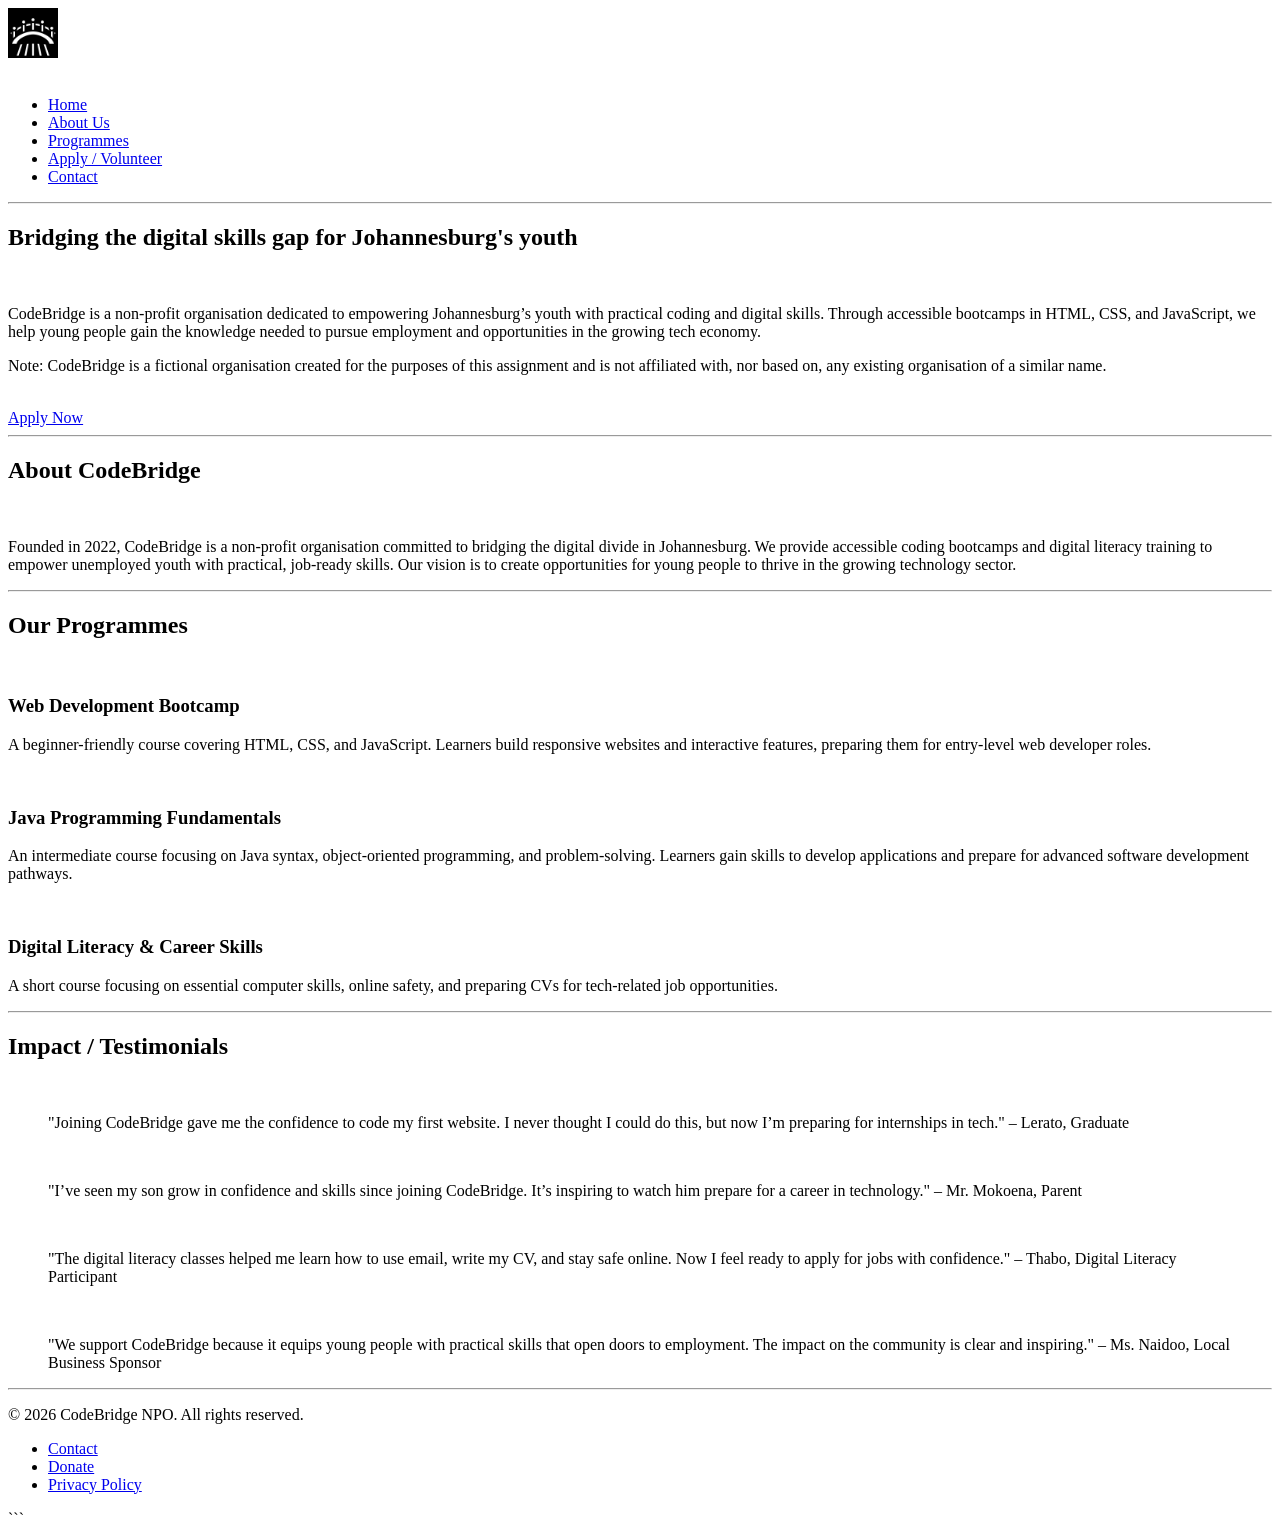
==== index.html @ 45d5945d "Completed the Programmes page by adding and organising all programme content, including images, desc" ====
<!DOCTYPE html>
<html lang="en">
<head>

    <!--***** MY DOCUMENT SETUP *****-->
    <!--THE page starts with <!DOCTYPE html>, which tells browsers to use the HTML5 standard
     for better compatibility.
     In the <head> section, it includes important details like: 
      - character encoding(charset)
      -a viewport setting so the site looks right on mobile devices
      -a page title, which helps the SEO and accessibility.
    -->
    <meta charset="UTF-8">
    <meta name="viewport" content="width=device-width, initial-scale=1.0">

    <title>CodeBridge | Home</title>

    <!-- This <link> tag connects the HTML page to the shared stylesheet (style.css).
    -Using one CSS file across the whole site helps keep everything consistent—like the branding,
     fonts, and color scheme. 
    -It also makes the website easier to update and maintain over time.
    -The CSS file is stored in the /css folder to match the required folder structure. -->
    <link rel="stylesheet" href="css/style.css">

    <!--***** Favicon ***** -->
    <link rel="icon" type="image/png" href="images/CodeBridge.png">

</head>
<body>

    <!-- ***** header ***** -->
    <!-- The header includes the organisation’s logo and the main navigation menu.
     -It appears on every page to keep the branding consistent and the user experience familiar.
     -The navigation links match the site structure (Home, About, Programmes, Enquiry, Contact), 
     making it easier for visitors to find what they need.
     -Keeping the same menu across the site helps users quickly access important information without getting confused-->
    <header>

        <div class="logo">
            <img src="images/CodeBridge.png" alt="CodeBridge Logo" width="50" height="50">
        </div>

        <br>

        <!-- ***** main navigation menu ***** -->
        <!-- The navigation menu gives visitors quick access to the core pages 
         (Home, About Us, Programmes, Enquiry, Contact).
        -It’s the same on every page so the site feels consistent and easy to use.
        -This setup makes it simple for users to move around without confusion, 
        whether they’re applying, volunteering, or looking to donate.
        -Keeping the menu site-wide improves the overall user experience and 
         supports the project’s goal of boosting applications, sign-ups, and enquiries. -->

        <nav>
            <ul>
                <li><a href="index.html">Home</a></li>
                <li><a href="about.html">About Us</a></li>
                <li><a href="programmes.html">Programmes</a></li>
                <li><a href="enquiry.html">Apply / Volunteer</a></li>
                <li><a href="contact.html">Contact</a></li>
            </ul>
        </nav>

    </header>

    <hr>

    <!-- ***** main content area ***** -->
    <!-- The <main> section holds the unique content of this page.
     -It separates the core information from the repeated header and footer, 
     making the site more accessible and easier for screen readers to follow.
     -This is where visitors connect with CodeBridge’s mission, programmes, and testimonials.
     -By focusing the main area on these elements, the site directly supports 
     the goals of increasing applications, donations, and volunteer sign-ups. -->

    <main>

        <!-- ***** hero section ***** -->
        <!-- The hero is the first thing visitors see when they land on the site.
         -It highlights CodeBridge’s mission in a clear headline and grabs attention right away.
         -The call‑to‑action button (“Apply Now”) links straight to the enquiry form, 
         making it easy for users to get involved.
         -This design ensures high visibility and immediate engagement, 
         directly supporting the goal of increasing programme applications. -->

        <section class="hero">

            <h1>Bridging the digital skills gap for Johannesburg's youth</h1>

            <br>

            <p>
                CodeBridge is a non-profit organisation dedicated to empowering Johannesburg’s youth with practical coding and digital skills. 
                Through accessible bootcamps in HTML, CSS, and JavaScript, we help young people gain the knowledge needed to pursue employment 
                and opportunities in the growing tech economy.
            </p>

            <p>
                Note: CodeBridge is a fictional organisation created for the purposes of this assignment and is not affiliated with, nor based on, any existing organisation of a similar name.
            </p>

            <br>

            <a href="enquiry.html" class="cta-button">Apply Now</a>

        </section>

        <hr>

        <!-- ***** about snapshot section ***** -->
        <!-- This section gives visitors a quick overview of CodeBridge.
         -It shares a short teaser about the organisation’s mission and background 
         to help new visitors understand who CodeBridge is and what it stands for.
         -The full story (mission, vision, team, and history) appears on about.html, 
         but this snapshot builds trust and credibility right from the homepage.
         -By giving users a clear sense of purpose, it supports the goal of 
         increasing applications and donor confidence. -->

        <section class="about-snapshot">

            <h2>About CodeBridge</h2>

            <br>

            <!-- ***** mission snapshot ***** -->
            <!-- This short paragraph summarises CodeBridge’s purpose.
             -It helps visitors quickly understand what the organisation does and why it exists.
             -By building trust and credibility, it encourages learners, donors, and volunteers 
             to get involved and support the mission. -->

            <p>
                Founded in 2022, CodeBridge is a non-profit organisation committed to bridging the digital divide in Johannesburg. 
                We provide accessible coding bootcamps and digital literacy training to empower unemployed youth with practical, job-ready skills. 
                Our vision is to create opportunities for young people to thrive in the growing technology sector.
            </p>

        </section>

        <hr>

        <!-- ***** programmes snapshot section ***** -->
        <!-- This section gives visitors a quick look at CodeBridge’s training programmes.
         -Each teaser card shows the programme name and a short description to spark interest.
         -The full details (duration, prerequisites, and schedule) are available on programmes.html,
         but this snapshot helps learners see what opportunities are offered right away.
         -By showcasing the programmes clearly, it supports the goal of increasing applications 
         and encouraging volunteer engagement. -->

        <section class="programmes-snapshot">

            <h2>Our Programmes</h2>

            <br>

            <!-- ***** programme card: web development bootcamp ***** -->
            <!-- This card introduces the beginner-friendly Web Development Bootcamp.
             -It covers HTML, CSS, and JavaScript to help learners build responsive websites.
             -It’s designed for those with little or no coding experience and links to programmes.html 
             for full details about the course. -->

            <article class="programme-card">
                <h3>Web Development Bootcamp</h3>
                <p>
                    A beginner-friendly course covering HTML, CSS, and JavaScript. 
                    Learners build responsive websites and interactive features, 
                    preparing them for entry-level web developer roles.
                </p>
            </article>

            <br>

            <!-- ***** programme card: java programming fundamentals ***** -->
            <!-- This card highlights the Java Programming course.
             -It focuses on Java syntax, object‑oriented programming, and problem‑solving skills.
             -It’s aimed at learners interested in software development and links to programmes.html 
             for more detailed information about the course. -->

            <article class="programme-card">
                <h3>Java Programming Fundamentals</h3>
                <p>
                    An intermediate course focusing on Java syntax, object-oriented programming, 
                    and problem-solving. Learners gain skills to develop applications 
                    and prepare for advanced software development pathways.
                </p>
            </article>

            <br>

            <!-- ***** programme card: digital literacy & career skills ***** -->
            <!-- This card introduces the Digital Literacy & Career Skills course.
             -It covers essential computer skills, online safety, and CV preparation.
             -It supports inclusivity by offering non‑coding skills that still prepare youth 
             for tech‑related opportunities and future employment. -->

            <article class="programme-card">
                <h3>Digital Literacy & Career Skills</h3>
                <p>
                    A short course focusing on essential computer skills, online safety, 
                    and preparing CVs for tech-related job opportunities.
                </p>
            </article>

        </section>

        <hr>

        <!-- ***** testimonials section ***** -->
        <!-- This section builds trust with donors, parents, and potential learners.
        -It features multiple quotes that show the positive impact of CodeBridge’s programmes.
        -By sharing different perspectives, it provides social proof that helps attract funding 
       and increase applications. -->

        <section class="testimonials">

            <h2>Impact / Testimonials</h2>

            <br>

            <!-- Learner Testimonial -->
            <!-- Highlights how CodeBridge empowered a youth with coding skills, 
                 showing direct programme success. -->
            <blockquote>
                "Joining CodeBridge gave me the confidence to code my first website. 
                I never thought I could do this, but now I’m preparing for internships in tech." – Lerato, Graduate
            </blockquote>

            <br>

            <!-- Parent Testimonial -->
            <!-- Shows parental trust in the programme, reassuring families 
                 that CodeBridge delivers real value. -->
            <blockquote>
                "I’ve seen my son grow in confidence and skills since joining CodeBridge. 
                It’s inspiring to watch him prepare for a career in technology." – Mr. Mokoena, Parent
            </blockquote>

            <br>

            <!-- Digital Literacy Testimonial -->
            <!-- Highlights the impact of the Digital Literacy & Career Skills programme, 
                 showing inclusivity and broader community benefit. -->
            <blockquote>
                "The digital literacy classes helped me learn how to use email, write my CV, 
                and stay safe online. Now I feel ready to apply for jobs with confidence." – Thabo, Digital Literacy Participant
            </blockquote>

            <br>

            <!-- Donor Testimonial -->
            <!-- Demonstrates external support, building credibility with sponsors and donors. -->
            <blockquote>
                "We support CodeBridge because it equips young people with practical skills 
                that open doors to employment. The impact on the community is clear and inspiring." – Ms. Naidoo, Local Business Sponsor
            </blockquote>

        </section>

    </main>

    <hr>

    <!-- ***** footer section ***** -->
    <!-- The footer appears on every page to keep navigation and contact details consistent. 
        -It includes links to social media, contact information, and a donate option 
        so visitors can easily reach out or support CodeBridge’s mission.
        -By repeating this section site‑wide, it helps build trust and supports the goal 
         of increasing applications, donations, and volunteer sign‑ups. -->

    <footer>

        <p>&copy; 2026 CodeBridge NPO. All rights reserved.</p>

        <!-- Footer Navigation Links -->
        <!-- Provides quick access to key pages and actions, reinforcing usability and accessibility. -->
        <ul>

            <!-- Contact Link -->
            <!-- Directs visitors to the contact page for enquiries, supporting communication with learners, donors, and volunteers. -->
            <li><a href="contact.html">Contact</a></li>

            <!-- Donate Link -->
            <!-- Encourages visitors to contribute financially, supporting sustainability of CodeBridge programmes. -->
            <li><a href="#">Donate</a></li>

            <!-- Privacy Policy Link -->
            <!-- Placeholder link for CodeBridge’s privacy policy page. 
                 This will be added in Part 2(css)to show compliance and professionalism. -->
            <li><a href="#">Privacy Policy</a></li>

        </ul>

    </footer>

    <!-- ***** shared script ***** -->
    <!-- The main JavaScript file is linked here and included on every page.
     -It handles interactive features like form validation, navigation toggles, 
     and other dynamic behaviours that make the site responsive.
     -Placing the script at the bottom helps the HTML content load first, 
     improving performance and accessibility.
     -This setup supports the goal of creating a user‑friendly and engaging website. -->

    <script src="js/main.js"></script>

</body>
</html>
```
---- css/style.css ----
/* style.css
   placeholder stylesheet -- full styling is built in part 2.
   kept here now so the <link> tag in every page resolves without a 404. */

/* css reset (minimal) */
* {
  box-sizing: border-box;
}
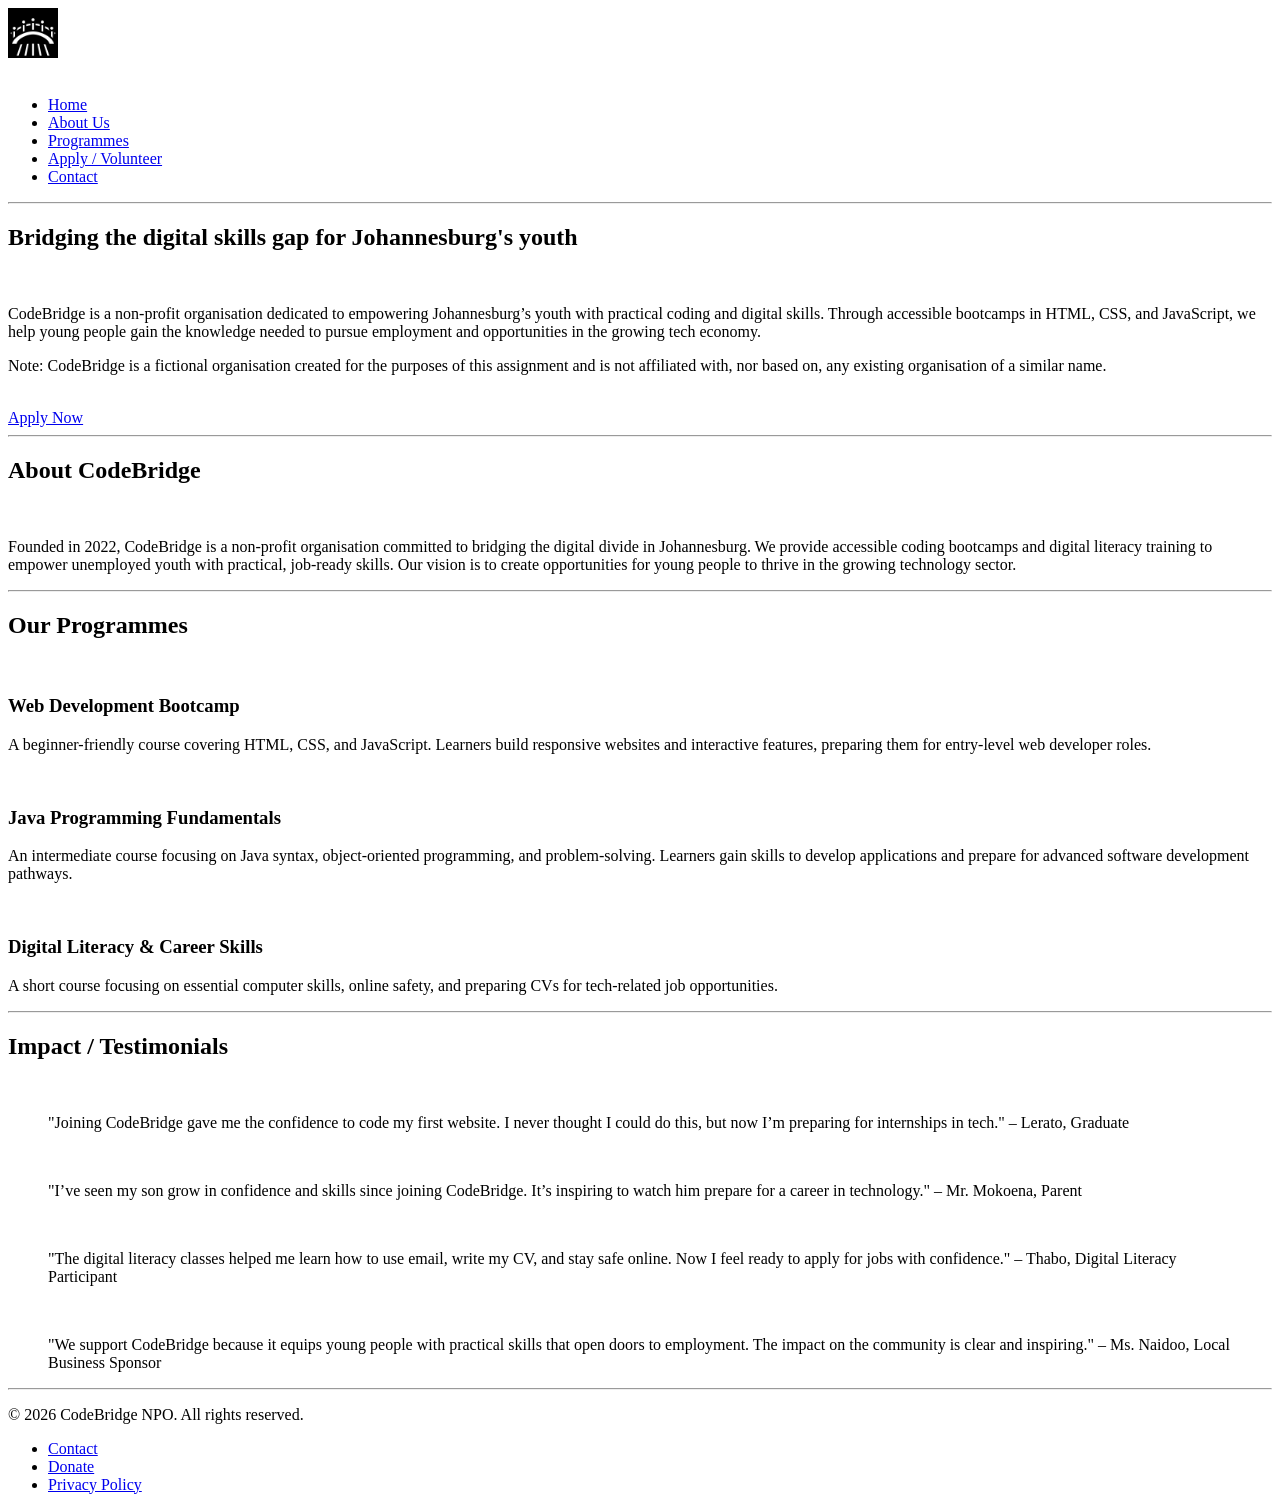
==== commit 19f4666c: "I fixed my comments and tidy my code to improve readablity, now I am left with updating my CHANGELOG" ====
--- a/index.html
+++ b/index.html
@@ -1,9 +1,7 @@
 
 <!DOCTYPE html>
 <html lang="en">
-<head>
-
-    <!--***** MY DOCUMENT SETUP *****-->
+     <!--***** MY DOCUMENT SETUP *****-->
     <!--THE page starts with <!DOCTYPE html>, which tells browsers to use the HTML5 standard
      for better compatibility.
      In the <head> section, it includes important details like: 
@@ -11,19 +9,40 @@
       -a viewport setting so the site looks right on mobile devices
       -a page title, which helps the SEO and accessibility.
     -->
+<head>
+
+   <!-- ***** character encoding ***** -->
+<!-- UTF-8 character encoding allows the webpage to correctly display letters,
+     symbols, punctuation marks, and special characters.
+     -Using UTF-8 ensures that the website appears consistently across different
+      browsers, operating systems, and devices. -->
     <meta charset="UTF-8">
+      <!-- ***** responsive viewport ***** -->
+<!-- The viewport meta tag ensures that the webpage automatically scales to fit
+     different screen sizes, including desktops, tablets, and smartphones.
+     -This improves readability, accessibility, and the overall user experience
+      on mobile devices. -->
     <meta name="viewport" content="width=device-width, initial-scale=1.0">
-
+<!-- ***** page title ***** -->
+<!-- The page title appears in the browser tab and helps visitors identify
+     the current page.
+     -A meaningful title also improves search engine optimisation (SEO) and
+      makes navigation easier when multiple browser tabs are open. -->
     <title>CodeBridge | Home</title>
 
-    <!-- This <link> tag connects the HTML page to the shared stylesheet (style.css).
-    -Using one CSS file across the whole site helps keep everything consistent—like the branding,
-     fonts, and color scheme. 
-    -It also makes the website easier to update and maintain over time.
-    -The CSS file is stored in the /css folder to match the required folder structure. -->
+    <!-- ***** shared stylesheet ***** -->
+<!-- This stylesheet controls the appearance of the entire website.
+     -Using one CSS file keeps the branding, typography, colours,
+      spacing, and layouts consistent across every page.
+     -Maintaining a shared stylesheet also simplifies future updates
+      and improves website maintainability. -->
     <link rel="stylesheet" href="css/style.css">
 
-    <!--***** Favicon ***** -->
+   <!-- ***** favicon ***** -->
+<!-- The favicon displays the CodeBridge logo inside the browser tab,
+     making the website easier to recognise.
+     -Using the same favicon throughout the website strengthens
+      CodeBridge's branding and provides a professional appearance. -->
     <link rel="icon" type="image/png" href="images/CodeBridge.png">
 
 </head>
@@ -36,7 +55,11 @@
      making it easier for visitors to find what they need.
      -Keeping the same menu across the site helps users quickly access important information without getting confused-->
     <header>
-
+<!-- ***** organisation logo ***** -->
+<!-- The CodeBridge logo provides a visual identity for the organisation.
+     -Displaying the logo on every page reinforces the brand and helps
+      visitors immediately recognise the website.
+     -Alternative text improves accessibility for screen readers. -->
         <div class="logo">
             <img src="images/CodeBridge.png" alt="CodeBridge Logo" width="50" height="50">
         </div>
@@ -75,15 +98,12 @@
      the goals of increasing applications, donations, and volunteer sign-ups. -->
 
     <main>
-
-        <!-- ***** hero section ***** -->
-        <!-- The hero is the first thing visitors see when they land on the site.
-         -It highlights CodeBridge’s mission in a clear headline and grabs attention right away.
-         -The call‑to‑action button (“Apply Now”) links straight to the enquiry form, 
-         making it easy for users to get involved.
-         -This design ensures high visibility and immediate engagement, 
-         directly supporting the goal of increasing programme applications. -->
-
+<!-- ***** hero section ***** -->
+<!-- The hero section is the first content visitors see when they
+     arrive on the CodeBridge website.
+     -It introduces the organisation's mission through a clear heading
+      and supporting description, immediately explaining the purpose of
+      the website.-->
         <section class="hero">
 
             <h1>Bridging the digital skills gap for Johannesburg's youth</h1>
@@ -101,7 +121,12 @@
             </p>
 
             <br>
-
+ <!-- The "Apply Now" call-to-action button directs visitors to the
+      application and volunteer page, encouraging immediate engagement.
+     -Presenting the organisation's mission prominently helps attract
+      prospective learners, volunteers, and supporters while supporting
+      CodeBridge's goal of expanding digital skills education within
+      Johannesburg. -->
             <a href="enquiry.html" class="cta-button">Apply Now</a>
 
         </section>
@@ -217,7 +242,7 @@
 
             <br>
 
-            <!-- Learner Testimonial -->
+            <!-- ***** Learner Testimonial ***** -->
             <!-- Highlights how CodeBridge empowered a youth with coding skills, 
                  showing direct programme success. -->
             <blockquote>
@@ -227,7 +252,7 @@
 
             <br>
 
-            <!-- Parent Testimonial -->
+            <!-- ***** Parent Testimonial ***** -->
             <!-- Shows parental trust in the programme, reassuring families 
                  that CodeBridge delivers real value. -->
             <blockquote>
@@ -237,7 +262,7 @@
 
             <br>
 
-            <!-- Digital Literacy Testimonial -->
+            <!-- ***** Digital Literacy Testimonial ***** -->
             <!-- Highlights the impact of the Digital Literacy & Career Skills programme, 
                  showing inclusivity and broader community benefit. -->
             <blockquote>
@@ -247,7 +272,7 @@
 
             <br>
 
-            <!-- Donor Testimonial -->
+            <!-- ***** Donor Testimonial ***** -->
             <!-- Demonstrates external support, building credibility with sponsors and donors. -->
             <blockquote>
                 "We support CodeBridge because it equips young people with practical skills 
@@ -271,22 +296,22 @@
 
         <p>&copy; 2026 CodeBridge NPO. All rights reserved.</p>
 
-        <!-- Footer Navigation Links -->
+        <!-- ***** Footer Navigation Links ***** -->
         <!-- Provides quick access to key pages and actions, reinforcing usability and accessibility. -->
         <ul>
 
-            <!-- Contact Link -->
+            <!-- ***** Contact Link ***** -->
             <!-- Directs visitors to the contact page for enquiries, supporting communication with learners, donors, and volunteers. -->
             <li><a href="contact.html">Contact</a></li>
 
-            <!-- Donate Link -->
+            <!-- ***** Donate Link ****** -->
             <!-- Encourages visitors to contribute financially, supporting sustainability of CodeBridge programmes. -->
-            <li><a href="#">Donate</a></li>
-
-            <!-- Privacy Policy Link -->
+            <li><a href="donate.html">Donate</a></li>
+
+            <!--***** Privacy Policy Link ***** -->
             <!-- Placeholder link for CodeBridge’s privacy policy page. 
                  This will be added in Part 2(css)to show compliance and professionalism. -->
-            <li><a href="#">Privacy Policy</a></li>
+            <li><a href="privacy.html">Privacy Policy</a></li>
 
         </ul>
 
@@ -304,4 +329,3 @@
 
 </body>
 </html>
-```
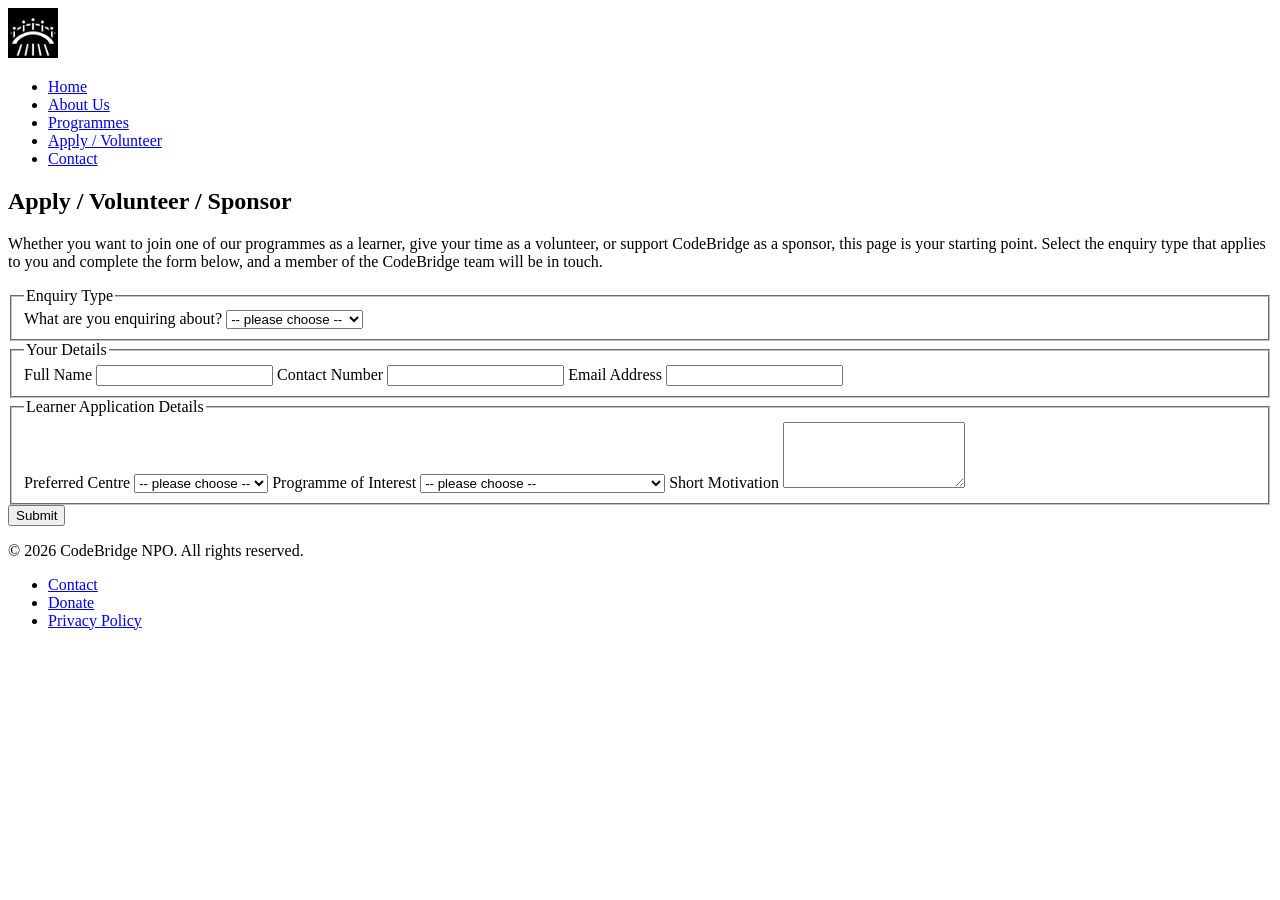
==== commit 32eac544: "Update enquiry page form accessibility structure aria active nav state and clean breaks" ====
--- a/index.html
+++ b/index.html
@@ -1,34 +1,27 @@
-
 <!DOCTYPE html>
 <html lang="en">
-     <!--***** MY DOCUMENT SETUP *****-->
-    <!--THE page starts with <!DOCTYPE html>, which tells browsers to use the HTML5 standard
-     for better compatibility.
-     In the <head> section, it includes important details like: 
-      - character encoding(charset)
-      -a viewport setting so the site looks right on mobile devices
-      -a page title, which helps the SEO and accessibility.
-    -->
 <head>
 
-   <!-- ***** character encoding ***** -->
+    <!-- ***** character encoding ***** -->
 <!-- UTF-8 character encoding allows the webpage to correctly display letters,
      symbols, punctuation marks, and special characters.
      -Using UTF-8 ensures that the website appears consistently across different
       browsers, operating systems, and devices. -->
     <meta charset="UTF-8">
+
       <!-- ***** responsive viewport ***** -->
 <!-- The viewport meta tag ensures that the webpage automatically scales to fit
      different screen sizes, including desktops, tablets, and smartphones.
      -This improves readability, accessibility, and the overall user experience
       on mobile devices. -->
     <meta name="viewport" content="width=device-width, initial-scale=1.0">
+
 <!-- ***** page title ***** -->
 <!-- The page title appears in the browser tab and helps visitors identify
      the current page.
      -A meaningful title also improves search engine optimisation (SEO) and
       makes navigation easier when multiple browser tabs are open. -->
-    <title>CodeBridge | Home</title>
+    <title>CodeBridge | Apply / Volunteer / Sponsor</title>
 
     <!-- ***** shared stylesheet ***** -->
 <!-- This stylesheet controls the appearance of the entire website.
@@ -38,7 +31,7 @@
       and improves website maintainability. -->
     <link rel="stylesheet" href="css/style.css">
 
-   <!-- ***** favicon ***** -->
+    <!-- ***** favicon ***** -->
 <!-- The favicon displays the CodeBridge logo inside the browser tab,
      making the website easier to recognise.
      -Using the same favicon throughout the website strengthens
@@ -49,11 +42,13 @@
 <body>
 
     <!-- ***** header ***** -->
-    <!-- The header includes the organisation’s logo and the main navigation menu.
-     -It appears on every page to keep the branding consistent and the user experience familiar.
-     -The navigation links match the site structure (Home, About, Programmes, Enquiry, Contact), 
-     making it easier for visitors to find what they need.
-     -Keeping the same menu across the site helps users quickly access important information without getting confused-->
+<!-- The header contains the organisation's logo together with the
+     primary navigation menu.
+     -It appears consistently across every page to strengthen
+      CodeBridge's branding and provide visitors with a familiar
+      browsing experience.
+     -Keeping the header consistent improves navigation and overall
+      usability. -->
     <header>
 <!-- ***** organisation logo ***** -->
 <!-- The CodeBridge logo provides a visual identity for the organisation.
@@ -64,239 +59,215 @@
             <img src="images/CodeBridge.png" alt="CodeBridge Logo" width="50" height="50">
         </div>
 
-        <br>
-
-        <!-- ***** main navigation menu ***** -->
-        <!-- The navigation menu gives visitors quick access to the core pages 
-         (Home, About Us, Programmes, Enquiry, Contact).
-        -It’s the same on every page so the site feels consistent and easy to use.
-        -This setup makes it simple for users to move around without confusion, 
-        whether they’re applying, volunteering, or looking to donate.
-        -Keeping the menu site-wide improves the overall user experience and 
-         supports the project’s goal of boosting applications, sign-ups, and enquiries. -->
-
-        <nav>
+<!-- ***** main navigation menu ***** -->
+<!-- The navigation menu provides visitors with quick access to every
+     major page within the CodeBridge website.
+     -Using the same navigation structure across every page creates
+      consistency and makes it easier for visitors to browse the site.
+     -This supports the organisation's goal of increasing programme
+      applications, volunteer registrations, and community engagement. -->
+        <nav aria-label="Main navigation">
             <ul>
                 <li><a href="index.html">Home</a></li>
                 <li><a href="about.html">About Us</a></li>
                 <li><a href="programmes.html">Programmes</a></li>
-                <li><a href="enquiry.html">Apply / Volunteer</a></li>
+                <!-- ***** active page indicator ***** -->
+<!-- The aria-current attribute clearly signals to screen readers and assistive tech 
+     which page the user is currently visiting within the main site navigation. -->
+                <li><a href="enquiry.html" aria-current="page">Apply / Volunteer</a></li>
                 <li><a href="contact.html">Contact</a></li>
             </ul>
         </nav>
 
     </header>
 
-    <hr>
-
     <!-- ***** main content area ***** -->
-    <!-- The <main> section holds the unique content of this page.
-     -It separates the core information from the repeated header and footer, 
-     making the site more accessible and easier for screen readers to follow.
-     -This is where visitors connect with CodeBridge’s mission, programmes, and testimonials.
-     -By focusing the main area on these elements, the site directly supports 
-     the goals of increasing applications, donations, and volunteer sign-ups. -->
-
-    <main>
-<!-- ***** hero section ***** -->
-<!-- The hero section is the first content visitors see when they
-     arrive on the CodeBridge website.
-     -It introduces the organisation's mission through a clear heading
-      and supporting description, immediately explaining the purpose of
-      the website.-->
-        <section class="hero">
-
-            <h1>Bridging the digital skills gap for Johannesburg's youth</h1>
-
-            <br>
+    <!-- This page holds the single most important conversion point on the
+     site: the enquiry form. It directly supports CodeBridge's core goals of
+     increasing learner applications, volunteer sign-ups, and sponsor
+     enquiries by giving every type of visitor one clear, simple way to get
+     involved. -->
+
+    <main id="main-content">
+
+        <!-- ***** page introduction ***** -->
+        <!-- Explains to the visitor, in plain language, what this page is for
+         and how the form below works, before they start filling it in. -->
+
+        <section>
+
+            <h1>Apply / Volunteer / Sponsor</h1>
 
             <p>
-                CodeBridge is a non-profit organisation dedicated to empowering Johannesburg’s youth with practical coding and digital skills. 
-                Through accessible bootcamps in HTML, CSS, and JavaScript, we help young people gain the knowledge needed to pursue employment 
-                and opportunities in the growing tech economy.
+                Whether you want to join one of our programmes as a learner, give your time as a
+                volunteer, or support CodeBridge as a sponsor, this page is your starting point.
+                Select the enquiry type that applies to you and complete the form below, and a
+                member of the CodeBridge team will be in touch.
             </p>
 
-            <p>
-                Note: CodeBridge is a fictional organisation created for the purposes of this assignment and is not affiliated with, nor based on, any existing organisation of a similar name.
-            </p>
-
-            <br>
- <!-- The "Apply Now" call-to-action button directs visitors to the
-      application and volunteer page, encouraging immediate engagement.
-     -Presenting the organisation's mission prominently helps attract
-      prospective learners, volunteers, and supporters while supporting
-      CodeBridge's goal of expanding digital skills education within
-      Johannesburg. -->
-            <a href="enquiry.html" class="cta-button">Apply Now</a>
-
         </section>
 
-        <hr>
-
-        <!-- ***** about snapshot section ***** -->
-        <!-- This section gives visitors a quick overview of CodeBridge.
-         -It shares a short teaser about the organisation’s mission and background 
-         to help new visitors understand who CodeBridge is and what it stands for.
-         -The full story (mission, vision, team, and history) appears on about.html, 
-         but this snapshot builds trust and credibility right from the homepage.
-         -By giving users a clear sense of purpose, it supports the goal of 
-         increasing applications and donor confidence. -->
-
-        <section class="about-snapshot">
-
-            <h2>About CodeBridge</h2>
-
-            <br>
-
-            <!-- ***** mission snapshot ***** -->
-            <!-- This short paragraph summarises CodeBridge’s purpose.
-             -It helps visitors quickly understand what the organisation does and why it exists.
-             -By building trust and credibility, it encourages learners, donors, and volunteers 
-             to get involved and support the mission. -->
-
-            <p>
-                Founded in 2022, CodeBridge is a non-profit organisation committed to bridging the digital divide in Johannesburg. 
-                We provide accessible coding bootcamps and digital literacy training to empower unemployed youth with practical, job-ready skills. 
-                Our vision is to create opportunities for young people to thrive in the growing technology sector.
-            </p>
+        <!-- ***** enquiry form section ***** -->
+        <!-- A single form covers all three NPO enquiry types (learner
+         application / volunteer sign-up / sponsor enquiry), per the Part 1
+         brief. Using one form instead of three separate pages keeps the
+         process short and reduces drop-off, which supports the goal of
+         increasing applications, sign-ups, and enquiries.
+         -Fields are grouped with <fieldset> and <legend> so screen readers
+          and sighted users alike can tell which questions belong together.
+         -The learner-specific fields (centre, programme, motivation) are
+          only truly relevant to learner applications; full show/hide logic
+          based on the enquiry type selected will be added with JavaScript in
+          Part 3. -->
+
+        <section>
+
+            <form action="#" method="post">
+
+               <!-- ***** enquiry type selection ***** -->
+<!-- This field allows visitors to identify the purpose of their enquiry
+     before completing the remainder of the form.
+     -Selecting an enquiry type helps CodeBridge distinguish between
+      learner applications, volunteer registrations, and sponsor
+      enquiries, allowing submissions to be processed more efficiently.
+     -Additional JavaScript functionality in Part 3 will customise the
+      form based on the selected option. -->
+
+              <!-- ***** enquiry category ***** -->
+<!-- The fieldset groups together the enquiry type controls into a
+     single logical section.
+     -Using a fieldset together with a legend improves accessibility by
+      helping screen readers understand that these inputs belong to the
+      same category. -->
+                <fieldset>
+
+                    <legend>Enquiry Type</legend>
+
+                    <label for="enquiry-type">What are you enquiring about?</label>
+                    <!-- ***** enquiry type dropdown ***** -->
+<!-- The dropdown menu allows visitors to select the type of enquiry
+     they wish to submit.
+     -Providing predefined options reduces input errors and ensures that
+      enquiries are categorised consistently before submission. -->
+                    <select id="enquiry-type" name="enquiry-type" required>
+                        <option value="">-- please choose --</option>
+                        <option value="learner">Learner Application</option>
+                        <option value="volunteer">Volunteer Sign-up</option>
+                        <option value="sponsor">Sponsor Enquiry</option>
+                    </select>
+
+                </fieldset>
+
+              <!-- ***** personal information ***** -->
+<!-- This section collects the visitor's essential contact information.
+     -Regardless of the enquiry type, CodeBridge requires these details
+      in order to communicate with the individual and respond
+      appropriately to their request. -->
+
+<!-- ***** contact information ***** -->
+<!-- This fieldset groups together all personal contact details,
+     making the form easier to understand and complete.
+     -Organising related inputs into logical sections improves
+      accessibility and overall usability. -->
+                
+                <fieldset>
+
+                    <legend>Your Details</legend>
+<!-- ***** full name ***** -->
+<!-- Collects the visitor's full name so that CodeBridge can identify
+     who submitted the enquiry and personalise future communication. -->
+                    <label for="full-name">Full Name</label>
+                    <input type="text" id="full-name" name="full-name" required>
+
+<!-- ***** contact number ***** -->
+<!-- Collects a telephone number in case CodeBridge needs to contact
+     the visitor directly regarding their application or enquiry. -->
+                    <label for="contact-number">Contact Number</label>
+                    <input type="tel" id="contact-number" name="contact-number" required>
+
+<!-- ***** email address ***** -->
+<!-- Collects the visitor's email address for official communication.
+     -Using the email input type provides basic browser validation to
+      help reduce incorrectly formatted email addresses. -->
+                    <label for="email">Email Address</label>
+                    <input type="email" id="email" name="email" required>
+
+                </fieldset>
+
+              <!-- ***** learner application details ***** -->
+<!-- This section collects additional information that is only required
+     from learner applicants.
+     -These questions help CodeBridge determine where applicants would
+      like to study, which programme they are interested in, and their
+      motivation for joining.
+     -Dynamic show-and-hide behaviour will be implemented during Part 3
+      using JavaScript. -->
+
+            <!-- ***** learner information ***** -->
+<!-- The fieldset groups together all learner-specific questions into
+     one logical section.
+     -Grouping related inputs improves accessibility and makes the form
+      easier for applicants to complete. -->    
+                <fieldset id="learner-fields">
+
+                    <legend>Learner Application Details</legend>
+<!-- ***** preferred learning centre ***** -->
+<!-- Allows learner applicants to choose the community centre where
+     they would like to attend training.
+     -Providing multiple centre options supports CodeBridge's outreach
+      across different communities. -->
+                    <label for="centre">Preferred Centre</label>
+                    <select id="centre" name="centre">
+                        <option value="">-- please choose --</option>
+                        <option value="alexandra">Alexandra Centre</option>
+                        <option value="diepsloot">Diepsloot Centre</option>
+                    </select>
+
+<!-- ***** programme selection ***** -->
+<!-- Allows applicants to select the programme they wish to enrol in.
+     -Capturing this information helps CodeBridge organise applications
+      and prepare learners for their chosen programme. -->
+                    <label for="programme">Programme of Interest</label>
+                    <select id="programme" name="programme">
+                        <option value="">-- please choose --</option>
+                        <option value="web-dev">Intro to Web Development</option>
+                        <option value="js-fundamentals">Java Programming Fundamentals</option>
+                        <option value="digital-literacy">Digital Literacy &amp; Career Skills Basics</option>
+                    </select>
+
+<!-- ***** applicant motivation ***** -->
+<!-- This text area allows applicants to briefly explain why they wish
+     to join the selected programme.
+     -Understanding each learner's motivation helps CodeBridge better
+      understand the needs and goals of prospective participants. -->
+                    <label for="motivation">Short Motivation</label>
+                    <textarea id="motivation" name="motivation" rows="4"></textarea>
+
+                </fieldset>
+
+<!-- ***** submit application ***** -->
+<!-- The submit button sends the completed enquiry form for processing.
+     -Placing the button after all required sections provides a logical
+      flow and encourages users to review their information before
+      submitting it. -->
+                <button type="submit">Submit</button>
+
+            </form>
 
         </section>
 
-        <hr>
-
-        <!-- ***** programmes snapshot section ***** -->
-        <!-- This section gives visitors a quick look at CodeBridge’s training programmes.
-         -Each teaser card shows the programme name and a short description to spark interest.
-         -The full details (duration, prerequisites, and schedule) are available on programmes.html,
-         but this snapshot helps learners see what opportunities are offered right away.
-         -By showcasing the programmes clearly, it supports the goal of increasing applications 
-         and encouraging volunteer engagement. -->
-
-        <section class="programmes-snapshot">
-
-            <h2>Our Programmes</h2>
-
-            <br>
-
-            <!-- ***** programme card: web development bootcamp ***** -->
-            <!-- This card introduces the beginner-friendly Web Development Bootcamp.
-             -It covers HTML, CSS, and JavaScript to help learners build responsive websites.
-             -It’s designed for those with little or no coding experience and links to programmes.html 
-             for full details about the course. -->
-
-            <article class="programme-card">
-                <h3>Web Development Bootcamp</h3>
-                <p>
-                    A beginner-friendly course covering HTML, CSS, and JavaScript. 
-                    Learners build responsive websites and interactive features, 
-                    preparing them for entry-level web developer roles.
-                </p>
-            </article>
-
-            <br>
-
-            <!-- ***** programme card: java programming fundamentals ***** -->
-            <!-- This card highlights the Java Programming course.
-             -It focuses on Java syntax, object‑oriented programming, and problem‑solving skills.
-             -It’s aimed at learners interested in software development and links to programmes.html 
-             for more detailed information about the course. -->
-
-            <article class="programme-card">
-                <h3>Java Programming Fundamentals</h3>
-                <p>
-                    An intermediate course focusing on Java syntax, object-oriented programming, 
-                    and problem-solving. Learners gain skills to develop applications 
-                    and prepare for advanced software development pathways.
-                </p>
-            </article>
-
-            <br>
-
-            <!-- ***** programme card: digital literacy & career skills ***** -->
-            <!-- This card introduces the Digital Literacy & Career Skills course.
-             -It covers essential computer skills, online safety, and CV preparation.
-             -It supports inclusivity by offering non‑coding skills that still prepare youth 
-             for tech‑related opportunities and future employment. -->
-
-            <article class="programme-card">
-                <h3>Digital Literacy & Career Skills</h3>
-                <p>
-                    A short course focusing on essential computer skills, online safety, 
-                    and preparing CVs for tech-related job opportunities.
-                </p>
-            </article>
-
-        </section>
-
-        <hr>
-
-        <!-- ***** testimonials section ***** -->
-        <!-- This section builds trust with donors, parents, and potential learners.
-        -It features multiple quotes that show the positive impact of CodeBridge’s programmes.
-        -By sharing different perspectives, it provides social proof that helps attract funding 
-       and increase applications. -->
-
-        <section class="testimonials">
-
-            <h2>Impact / Testimonials</h2>
-
-            <br>
-
-            <!-- ***** Learner Testimonial ***** -->
-            <!-- Highlights how CodeBridge empowered a youth with coding skills, 
-                 showing direct programme success. -->
-            <blockquote>
-                "Joining CodeBridge gave me the confidence to code my first website. 
-                I never thought I could do this, but now I’m preparing for internships in tech." – Lerato, Graduate
-            </blockquote>
-
-            <br>
-
-            <!-- ***** Parent Testimonial ***** -->
-            <!-- Shows parental trust in the programme, reassuring families 
-                 that CodeBridge delivers real value. -->
-            <blockquote>
-                "I’ve seen my son grow in confidence and skills since joining CodeBridge. 
-                It’s inspiring to watch him prepare for a career in technology." – Mr. Mokoena, Parent
-            </blockquote>
-
-            <br>
-
-            <!-- ***** Digital Literacy Testimonial ***** -->
-            <!-- Highlights the impact of the Digital Literacy & Career Skills programme, 
-                 showing inclusivity and broader community benefit. -->
-            <blockquote>
-                "The digital literacy classes helped me learn how to use email, write my CV, 
-                and stay safe online. Now I feel ready to apply for jobs with confidence." – Thabo, Digital Literacy Participant
-            </blockquote>
-
-            <br>
-
-            <!-- ***** Donor Testimonial ***** -->
-            <!-- Demonstrates external support, building credibility with sponsors and donors. -->
-            <blockquote>
-                "We support CodeBridge because it equips young people with practical skills 
-                that open doors to employment. The impact on the community is clear and inspiring." – Ms. Naidoo, Local Business Sponsor
-            </blockquote>
-
-        </section>
-
     </main>
 
-    <hr>
-
-    <!-- ***** footer section ***** -->
-    <!-- The footer appears on every page to keep navigation and contact details consistent. 
-        -It includes links to social media, contact information, and a donate option 
-        so visitors can easily reach out or support CodeBridge’s mission.
-        -By repeating this section site‑wide, it helps build trust and supports the goal 
-         of increasing applications, donations, and volunteer sign‑ups. -->
-
+<!-- ***** footer ***** -->
+<!-- The footer appears consistently across every page and provides
+     copyright information together with quick navigation links.
+     -Maintaining a consistent footer improves usability, reinforces
+      the website structure, and allows visitors to quickly access
+      important pages from anywhere on the site. -->
     <footer>
 
         <p>&copy; 2026 CodeBridge NPO. All rights reserved.</p>
-
-        <!-- ***** Footer Navigation Links ***** -->
+ <!-- ***** Footer Navigation Links ***** -->
         <!-- Provides quick access to key pages and actions, reinforcing usability and accessibility. -->
         <ul>
 
@@ -309,23 +280,24 @@
             <li><a href="donate.html">Donate</a></li>
 
             <!--***** Privacy Policy Link ***** -->
-            <!-- Placeholder link for CodeBridge’s privacy policy page. 
-                 This will be added in Part 2(css)to show compliance and professionalism. -->
+            <!-- Privacy policy page link demonstrating compliance and professionalism. -->
             <li><a href="privacy.html">Privacy Policy</a></li>
 
         </ul>
 
     </footer>
 
-    <!-- ***** shared script ***** -->
-    <!-- The main JavaScript file is linked here and included on every page.
-     -It handles interactive features like form validation, navigation toggles, 
-     and other dynamic behaviours that make the site responsive.
-     -Placing the script at the bottom helps the HTML content load first, 
-     improving performance and accessibility.
-     -This setup supports the goal of creating a user‑friendly and engaging website. -->
-
+<!-- ***** shared script ***** -->
+<!-- The main JavaScript file is linked here and included on every page.
+     -It handles interactive features like form validation, navigation toggles,
+      and other dynamic behaviours that improve the website's usability.
+     -Keeping the JavaScript in an external file separates behaviour from
+      the HTML structure and makes the code easier to maintain.
+     -Placing the script near the bottom allows the HTML content to be
+      parsed before the script is executed, helping reduce interruptions
+      to page loading.
+     -This setup supports a user-friendly and maintainable website. -->
     <script src="js/main.js"></script>
 
 </body>
-</html>
+</html>
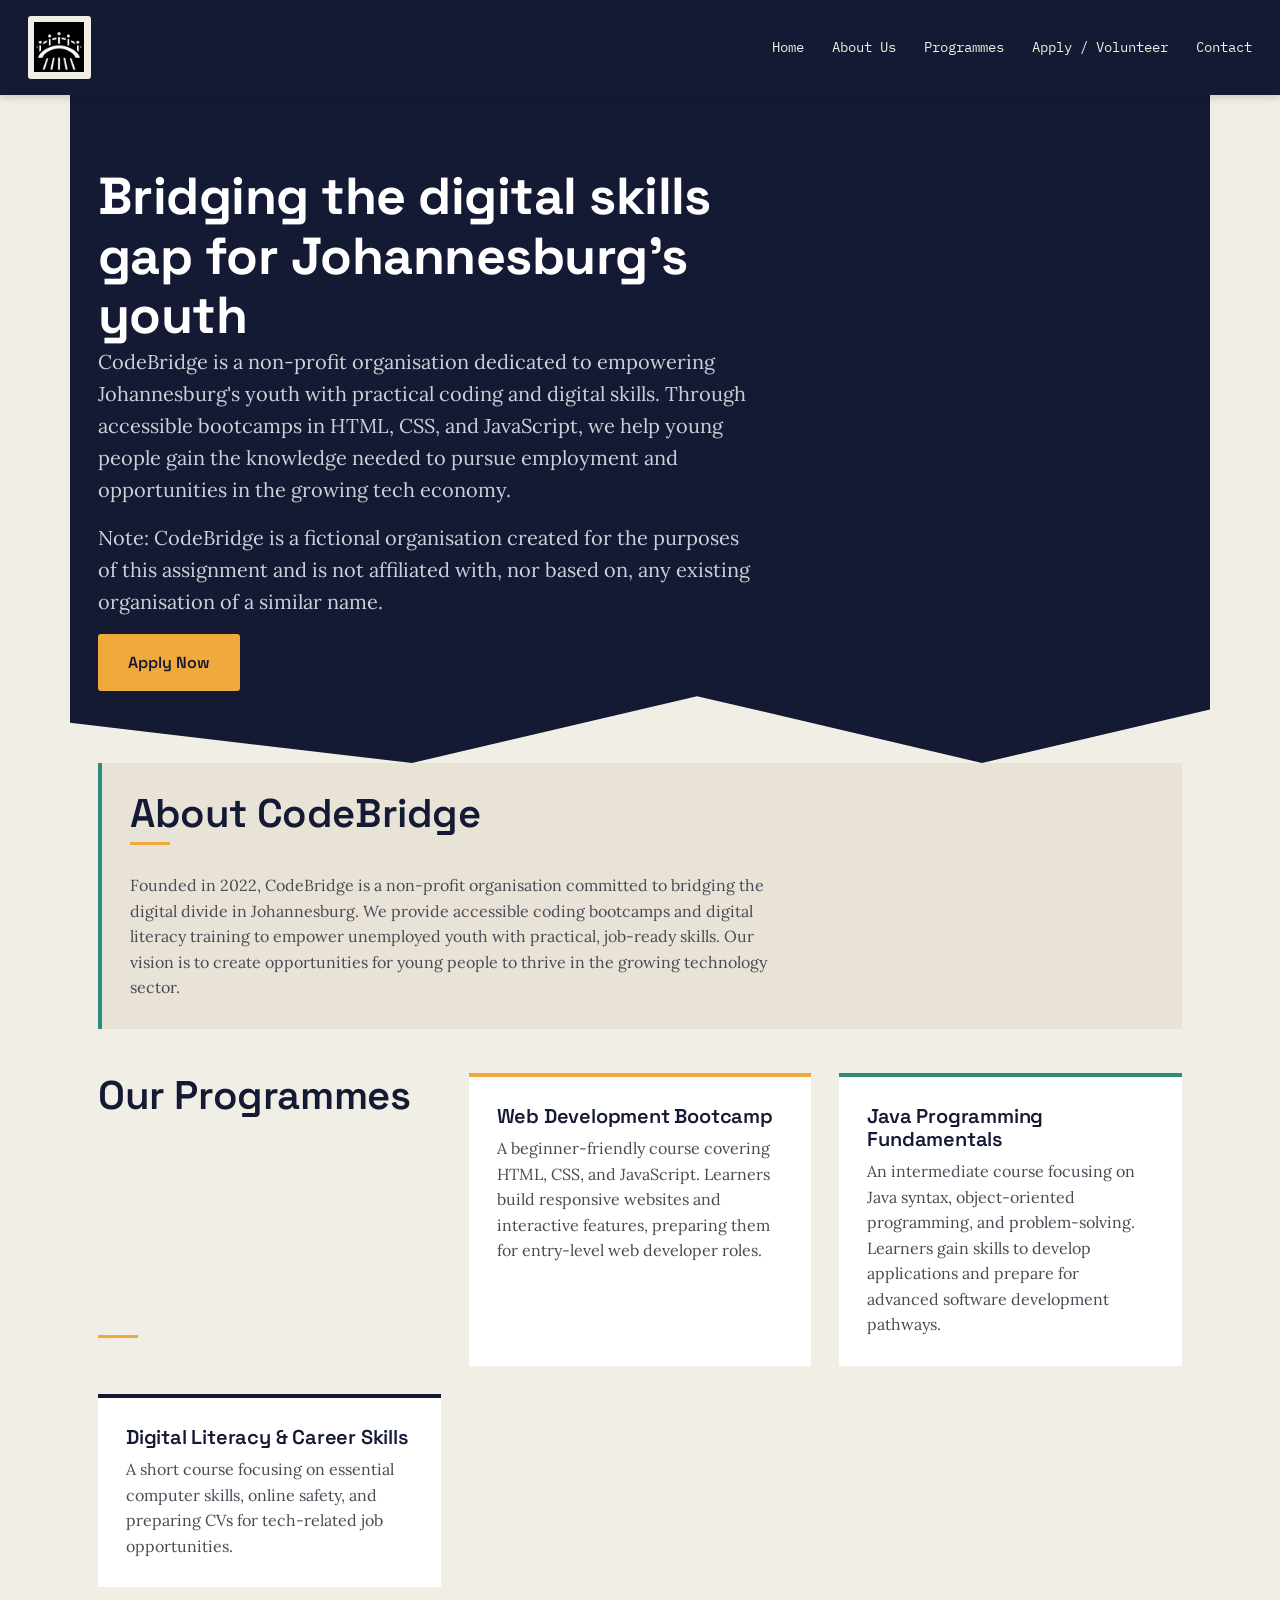
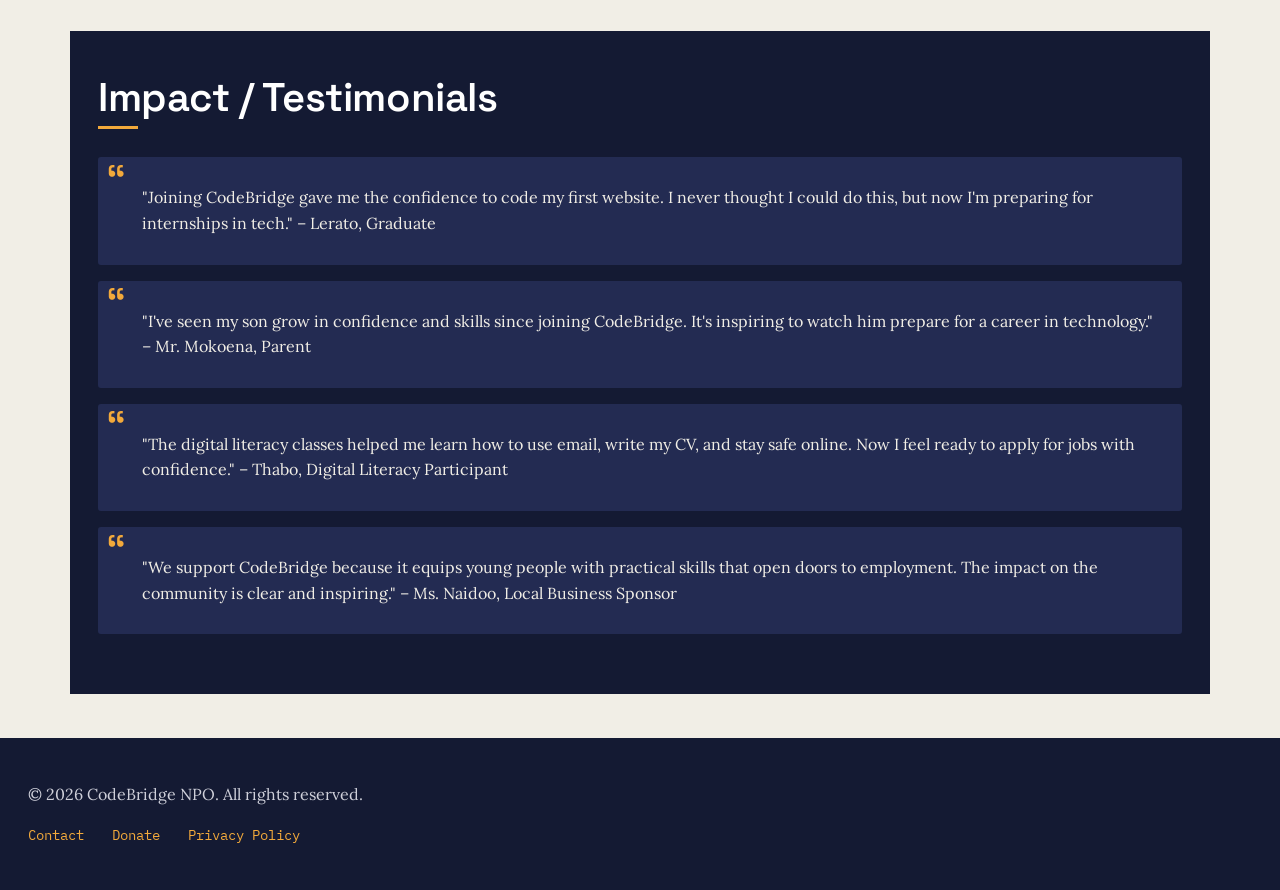
==== commit 58470d7d: "Restored index.html content, which had been accidentally overwritten with enquiry.html's markup duri" ====
--- a/index.html
+++ b/index.html
@@ -1,27 +1,33 @@
 <!DOCTYPE html>
 <html lang="en">
+     <!--***** MY DOCUMENT SETUP *****-->
+    <!--THE page starts with <!DOCTYPE html>, which tells browsers to use the HTML5 standard
+     for better compatibility.
+     In the <head> section, it includes important details like: 
+      - character encoding(charset)
+      -a viewport setting so the site looks right on mobile devices
+      -a page title, which helps the SEO and accessibility.
+    -->
 <head>
 
-    <!-- ***** character encoding ***** -->
+   <!-- ***** character encoding ***** -->
 <!-- UTF-8 character encoding allows the webpage to correctly display letters,
      symbols, punctuation marks, and special characters.
      -Using UTF-8 ensures that the website appears consistently across different
       browsers, operating systems, and devices. -->
     <meta charset="UTF-8">
-
       <!-- ***** responsive viewport ***** -->
 <!-- The viewport meta tag ensures that the webpage automatically scales to fit
      different screen sizes, including desktops, tablets, and smartphones.
      -This improves readability, accessibility, and the overall user experience
       on mobile devices. -->
     <meta name="viewport" content="width=device-width, initial-scale=1.0">
-
 <!-- ***** page title ***** -->
 <!-- The page title appears in the browser tab and helps visitors identify
      the current page.
      -A meaningful title also improves search engine optimisation (SEO) and
       makes navigation easier when multiple browser tabs are open. -->
-    <title>CodeBridge | Apply / Volunteer / Sponsor</title>
+    <title>CodeBridge | Home</title>
 
     <!-- ***** shared stylesheet ***** -->
 <!-- This stylesheet controls the appearance of the entire website.
@@ -31,7 +37,7 @@
       and improves website maintainability. -->
     <link rel="stylesheet" href="css/style.css">
 
-    <!-- ***** favicon ***** -->
+   <!-- ***** favicon ***** -->
 <!-- The favicon displays the CodeBridge logo inside the browser tab,
      making the website easier to recognise.
      -Using the same favicon throughout the website strengthens
@@ -42,13 +48,11 @@
 <body>
 
     <!-- ***** header ***** -->
-<!-- The header contains the organisation's logo together with the
-     primary navigation menu.
-     -It appears consistently across every page to strengthen
-      CodeBridge's branding and provide visitors with a familiar
-      browsing experience.
-     -Keeping the header consistent improves navigation and overall
-      usability. -->
+    <!-- The header includes the organisation's logo and the main navigation menu.
+     -It appears on every page to keep the branding consistent and the user experience familiar.
+     -The navigation links match the site structure (Home, About, Programmes, Enquiry, Contact), 
+     making it easier for visitors to find what they need.
+     -Keeping the same menu across the site helps users quickly access important information without getting confused-->
     <header>
 <!-- ***** organisation logo ***** -->
 <!-- The CodeBridge logo provides a visual identity for the organisation.
@@ -59,22 +63,24 @@
             <img src="images/CodeBridge.png" alt="CodeBridge Logo" width="50" height="50">
         </div>
 
-<!-- ***** main navigation menu ***** -->
-<!-- The navigation menu provides visitors with quick access to every
-     major page within the CodeBridge website.
-     -Using the same navigation structure across every page creates
-      consistency and makes it easier for visitors to browse the site.
-     -This supports the organisation's goal of increasing programme
-      applications, volunteer registrations, and community engagement. -->
+        <!-- ***** main navigation menu ***** -->
+        <!-- The navigation menu gives visitors quick access to the core pages 
+         (Home, About Us, Programmes, Enquiry, Contact).
+        -It's the same on every page so the site feels consistent and easy to use.
+        -This setup makes it simple for users to move around without confusion, 
+        whether they're applying, volunteering, or looking to donate.
+        -Keeping the menu site-wide improves the overall user experience and 
+         supports the project's goal of boosting applications, sign-ups, and enquiries. -->
+
         <nav aria-label="Main navigation">
             <ul>
-                <li><a href="index.html">Home</a></li>
-                <li><a href="about.html">About Us</a></li>
-                <li><a href="programmes.html">Programmes</a></li>
                 <!-- ***** active page indicator ***** -->
 <!-- The aria-current attribute clearly signals to screen readers and assistive tech 
      which page the user is currently visiting within the main site navigation. -->
-                <li><a href="enquiry.html" aria-current="page">Apply / Volunteer</a></li>
+                <li><a href="index.html" aria-current="page">Home</a></li>
+                <li><a href="about.html">About Us</a></li>
+                <li><a href="programmes.html">Programmes</a></li>
+                <li><a href="enquiry.html">Apply / Volunteer</a></li>
                 <li><a href="contact.html">Contact</a></li>
             </ul>
         </nav>
@@ -82,192 +88,186 @@
     </header>
 
     <!-- ***** main content area ***** -->
-    <!-- This page holds the single most important conversion point on the
-     site: the enquiry form. It directly supports CodeBridge's core goals of
-     increasing learner applications, volunteer sign-ups, and sponsor
-     enquiries by giving every type of visitor one clear, simple way to get
-     involved. -->
+    <!-- The <main> section holds the unique content of this page.
+     -It separates the core information from the repeated header and footer, 
+     making the site more accessible and easier for screen readers to follow.
+     -This is where visitors connect with CodeBridge's mission, programmes, and testimonials.
+     -By focusing the main area on these elements, the site directly supports 
+     the goals of increasing applications, donations, and volunteer sign-ups. -->
 
     <main id="main-content">
-
-        <!-- ***** page introduction ***** -->
-        <!-- Explains to the visitor, in plain language, what this page is for
-         and how the form below works, before they start filling it in. -->
-
-        <section>
-
-            <h1>Apply / Volunteer / Sponsor</h1>
+<!-- ***** hero section ***** -->
+<!-- The hero section is the first content visitors see when they
+     arrive on the CodeBridge website.
+     -It introduces the organisation's mission through a clear heading
+      and supporting description, immediately explaining the purpose of
+      the website.-->
+        <section class="hero">
+
+            <h1>Bridging the digital skills gap for Johannesburg's youth</h1>
 
             <p>
-                Whether you want to join one of our programmes as a learner, give your time as a
-                volunteer, or support CodeBridge as a sponsor, this page is your starting point.
-                Select the enquiry type that applies to you and complete the form below, and a
-                member of the CodeBridge team will be in touch.
+                CodeBridge is a non-profit organisation dedicated to empowering Johannesburg's youth with practical coding and digital skills. 
+                Through accessible bootcamps in HTML, CSS, and JavaScript, we help young people gain the knowledge needed to pursue employment 
+                and opportunities in the growing tech economy.
             </p>
 
+            <p>
+                Note: CodeBridge is a fictional organisation created for the purposes of this assignment and is not affiliated with, nor based on, any existing organisation of a similar name.
+            </p>
+
+ <!-- The "Apply Now" call-to-action button directs visitors to the
+      application and volunteer page, encouraging immediate engagement.
+     -Presenting the organisation's mission prominently helps attract
+      prospective learners, volunteers, and supporters while supporting
+      CodeBridge's goal of expanding digital skills education within
+      Johannesburg. -->
+            <a href="enquiry.html" class="cta-button">Apply Now</a>
+
         </section>
 
-        <!-- ***** enquiry form section ***** -->
-        <!-- A single form covers all three NPO enquiry types (learner
-         application / volunteer sign-up / sponsor enquiry), per the Part 1
-         brief. Using one form instead of three separate pages keeps the
-         process short and reduces drop-off, which supports the goal of
-         increasing applications, sign-ups, and enquiries.
-         -Fields are grouped with <fieldset> and <legend> so screen readers
-          and sighted users alike can tell which questions belong together.
-         -The learner-specific fields (centre, programme, motivation) are
-          only truly relevant to learner applications; full show/hide logic
-          based on the enquiry type selected will be added with JavaScript in
-          Part 3. -->
-
-        <section>
-
-            <form action="#" method="post">
-
-               <!-- ***** enquiry type selection ***** -->
-<!-- This field allows visitors to identify the purpose of their enquiry
-     before completing the remainder of the form.
-     -Selecting an enquiry type helps CodeBridge distinguish between
-      learner applications, volunteer registrations, and sponsor
-      enquiries, allowing submissions to be processed more efficiently.
-     -Additional JavaScript functionality in Part 3 will customise the
-      form based on the selected option. -->
-
-              <!-- ***** enquiry category ***** -->
-<!-- The fieldset groups together the enquiry type controls into a
-     single logical section.
-     -Using a fieldset together with a legend improves accessibility by
-      helping screen readers understand that these inputs belong to the
-      same category. -->
-                <fieldset>
-
-                    <legend>Enquiry Type</legend>
-
-                    <label for="enquiry-type">What are you enquiring about?</label>
-                    <!-- ***** enquiry type dropdown ***** -->
-<!-- The dropdown menu allows visitors to select the type of enquiry
-     they wish to submit.
-     -Providing predefined options reduces input errors and ensures that
-      enquiries are categorised consistently before submission. -->
-                    <select id="enquiry-type" name="enquiry-type" required>
-                        <option value="">-- please choose --</option>
-                        <option value="learner">Learner Application</option>
-                        <option value="volunteer">Volunteer Sign-up</option>
-                        <option value="sponsor">Sponsor Enquiry</option>
-                    </select>
-
-                </fieldset>
-
-              <!-- ***** personal information ***** -->
-<!-- This section collects the visitor's essential contact information.
-     -Regardless of the enquiry type, CodeBridge requires these details
-      in order to communicate with the individual and respond
-      appropriately to their request. -->
-
-<!-- ***** contact information ***** -->
-<!-- This fieldset groups together all personal contact details,
-     making the form easier to understand and complete.
-     -Organising related inputs into logical sections improves
-      accessibility and overall usability. -->
-                
-                <fieldset>
-
-                    <legend>Your Details</legend>
-<!-- ***** full name ***** -->
-<!-- Collects the visitor's full name so that CodeBridge can identify
-     who submitted the enquiry and personalise future communication. -->
-                    <label for="full-name">Full Name</label>
-                    <input type="text" id="full-name" name="full-name" required>
-
-<!-- ***** contact number ***** -->
-<!-- Collects a telephone number in case CodeBridge needs to contact
-     the visitor directly regarding their application or enquiry. -->
-                    <label for="contact-number">Contact Number</label>
-                    <input type="tel" id="contact-number" name="contact-number" required>
-
-<!-- ***** email address ***** -->
-<!-- Collects the visitor's email address for official communication.
-     -Using the email input type provides basic browser validation to
-      help reduce incorrectly formatted email addresses. -->
-                    <label for="email">Email Address</label>
-                    <input type="email" id="email" name="email" required>
-
-                </fieldset>
-
-              <!-- ***** learner application details ***** -->
-<!-- This section collects additional information that is only required
-     from learner applicants.
-     -These questions help CodeBridge determine where applicants would
-      like to study, which programme they are interested in, and their
-      motivation for joining.
-     -Dynamic show-and-hide behaviour will be implemented during Part 3
-      using JavaScript. -->
-
-            <!-- ***** learner information ***** -->
-<!-- The fieldset groups together all learner-specific questions into
-     one logical section.
-     -Grouping related inputs improves accessibility and makes the form
-      easier for applicants to complete. -->    
-                <fieldset id="learner-fields">
-
-                    <legend>Learner Application Details</legend>
-<!-- ***** preferred learning centre ***** -->
-<!-- Allows learner applicants to choose the community centre where
-     they would like to attend training.
-     -Providing multiple centre options supports CodeBridge's outreach
-      across different communities. -->
-                    <label for="centre">Preferred Centre</label>
-                    <select id="centre" name="centre">
-                        <option value="">-- please choose --</option>
-                        <option value="alexandra">Alexandra Centre</option>
-                        <option value="diepsloot">Diepsloot Centre</option>
-                    </select>
-
-<!-- ***** programme selection ***** -->
-<!-- Allows applicants to select the programme they wish to enrol in.
-     -Capturing this information helps CodeBridge organise applications
-      and prepare learners for their chosen programme. -->
-                    <label for="programme">Programme of Interest</label>
-                    <select id="programme" name="programme">
-                        <option value="">-- please choose --</option>
-                        <option value="web-dev">Intro to Web Development</option>
-                        <option value="js-fundamentals">Java Programming Fundamentals</option>
-                        <option value="digital-literacy">Digital Literacy &amp; Career Skills Basics</option>
-                    </select>
-
-<!-- ***** applicant motivation ***** -->
-<!-- This text area allows applicants to briefly explain why they wish
-     to join the selected programme.
-     -Understanding each learner's motivation helps CodeBridge better
-      understand the needs and goals of prospective participants. -->
-                    <label for="motivation">Short Motivation</label>
-                    <textarea id="motivation" name="motivation" rows="4"></textarea>
-
-                </fieldset>
-
-<!-- ***** submit application ***** -->
-<!-- The submit button sends the completed enquiry form for processing.
-     -Placing the button after all required sections provides a logical
-      flow and encourages users to review their information before
-      submitting it. -->
-                <button type="submit">Submit</button>
-
-            </form>
+        <!-- ***** about snapshot section ***** -->
+        <!-- This section gives visitors a quick overview of CodeBridge.
+         -It shares a short teaser about the organisation's mission and background 
+         to help new visitors understand who CodeBridge is and what it stands for.
+         -The full story (mission, vision, team, and history) appears on about.html, 
+         but this snapshot builds trust and credibility right from the homepage.
+         -By giving users a clear sense of purpose, it supports the goal of 
+         increasing applications and donor confidence. -->
+
+        <section class="about-snapshot">
+
+            <h2>About CodeBridge</h2>
+
+            <!-- ***** mission snapshot ***** -->
+            <!-- This short paragraph summarises CodeBridge's purpose.
+             -It helps visitors quickly understand what the organisation does and why it exists.
+             -By building trust and credibility, it encourages learners, donors, and volunteers 
+             to get involved and support the mission. -->
+
+            <p>
+                Founded in 2022, CodeBridge is a non-profit organisation committed to bridging the digital divide in Johannesburg. 
+                We provide accessible coding bootcamps and digital literacy training to empower unemployed youth with practical, job-ready skills. 
+                Our vision is to create opportunities for young people to thrive in the growing technology sector.
+            </p>
 
         </section>
 
+        <!-- ***** programmes snapshot section ***** -->
+        <!-- This section gives visitors a quick look at CodeBridge's training programmes.
+         -Each teaser card shows the programme name and a short description to spark interest.
+         -The full details (duration, prerequisites, and schedule) are available on programmes.html,
+         but this snapshot helps learners see what opportunities are offered right away.
+         -By showcasing the programmes clearly, it supports the goal of increasing applications 
+         and encouraging volunteer engagement. -->
+
+        <section class="programmes-snapshot">
+
+            <h2>Our Programmes</h2>
+
+            <!-- ***** programme card: web development bootcamp ***** -->
+            <!-- This card introduces the beginner-friendly Web Development Bootcamp.
+             -It covers HTML, CSS, and JavaScript to help learners build responsive websites.
+             -It's designed for those with little or no coding experience and links to programmes.html 
+             for full details about the course. -->
+
+            <article class="programme-card">
+                <h3>Web Development Bootcamp</h3>
+                <p>
+                    A beginner-friendly course covering HTML, CSS, and JavaScript. 
+                    Learners build responsive websites and interactive features, 
+                    preparing them for entry-level web developer roles.
+                </p>
+            </article>
+
+            <!-- ***** programme card: java programming fundamentals ***** -->
+            <!-- This card highlights the Java Programming course.
+             -It focuses on Java syntax, object‑oriented programming, and problem‑solving skills.
+             -It's aimed at learners interested in software development and links to programmes.html 
+             for more detailed information about the course. -->
+
+            <article class="programme-card">
+                <h3>Java Programming Fundamentals</h3>
+                <p>
+                    An intermediate course focusing on Java syntax, object-oriented programming, 
+                    and problem-solving. Learners gain skills to develop applications 
+                    and prepare for advanced software development pathways.
+                </p>
+            </article>
+
+            <!-- ***** programme card: digital literacy & career skills ***** -->
+            <!-- This card introduces the Digital Literacy & Career Skills course.
+             -It covers essential computer skills, online safety, and CV preparation.
+             -It supports inclusivity by offering non‑coding skills that still prepare youth 
+             for tech‑related opportunities and future employment. -->
+
+            <article class="programme-card">
+                <h3>Digital Literacy & Career Skills</h3>
+                <p>
+                    A short course focusing on essential computer skills, online safety, 
+                    and preparing CVs for tech-related job opportunities.
+                </p>
+            </article>
+
+        </section>
+
+        <!-- ***** testimonials section ***** -->
+        <!-- This section builds trust with donors, parents, and potential learners.
+        -It features multiple quotes that show the positive impact of CodeBridge's programmes.
+        -By sharing different perspectives, it provides social proof that helps attract funding 
+       and increase applications. -->
+
+        <section class="testimonials">
+
+            <h2>Impact / Testimonials</h2>
+
+            <!-- ***** Learner Testimonial ***** -->
+            <!-- Highlights how CodeBridge empowered a youth with coding skills, 
+                 showing direct programme success. -->
+            <blockquote>
+                "Joining CodeBridge gave me the confidence to code my first website. 
+                I never thought I could do this, but now I'm preparing for internships in tech." – Lerato, Graduate
+            </blockquote>
+
+            <!-- ***** Parent Testimonial ***** -->
+            <!-- Shows parental trust in the programme, reassuring families 
+                 that CodeBridge delivers real value. -->
+            <blockquote>
+                "I've seen my son grow in confidence and skills since joining CodeBridge. 
+                It's inspiring to watch him prepare for a career in technology." – Mr. Mokoena, Parent
+            </blockquote>
+
+            <!-- ***** Digital Literacy Testimonial ***** -->
+            <!-- Highlights the impact of the Digital Literacy & Career Skills programme, 
+                 showing inclusivity and broader community benefit. -->
+            <blockquote>
+                "The digital literacy classes helped me learn how to use email, write my CV, 
+                and stay safe online. Now I feel ready to apply for jobs with confidence." – Thabo, Digital Literacy Participant
+            </blockquote>
+
+            <!-- ***** Donor Testimonial ***** -->
+            <!-- Demonstrates external support, building credibility with sponsors and donors. -->
+            <blockquote>
+                "We support CodeBridge because it equips young people with practical skills 
+                that open doors to employment. The impact on the community is clear and inspiring." – Ms. Naidoo, Local Business Sponsor
+            </blockquote>
+
+        </section>
+
     </main>
 
-<!-- ***** footer ***** -->
-<!-- The footer appears consistently across every page and provides
-     copyright information together with quick navigation links.
-     -Maintaining a consistent footer improves usability, reinforces
-      the website structure, and allows visitors to quickly access
-      important pages from anywhere on the site. -->
+    <!-- ***** footer section ***** -->
+    <!-- The footer appears on every page to keep navigation and contact details consistent. 
+        -It includes links to social media, contact information, and a donate option 
+        so visitors can easily reach out or support CodeBridge's mission.
+        -By repeating this section site‑wide, it helps build trust and supports the goal 
+         of increasing applications, donations, and volunteer sign‑ups. -->
+
     <footer>
 
         <p>&copy; 2026 CodeBridge NPO. All rights reserved.</p>
- <!-- ***** Footer Navigation Links ***** -->
+
+        <!-- ***** Footer Navigation Links ***** -->
         <!-- Provides quick access to key pages and actions, reinforcing usability and accessibility. -->
         <ul>
 
@@ -287,17 +287,17 @@
 
     </footer>
 
-<!-- ***** shared script ***** -->
+   <!-- ***** shared script ***** -->
 <!-- The main JavaScript file is linked here and included on every page.
      -It handles interactive features like form validation, navigation toggles,
-      and other dynamic behaviours that improve the website's usability.
+     and other dynamic behaviours that improve the website's usability.
      -Keeping the JavaScript in an external file separates behaviour from
-      the HTML structure and makes the code easier to maintain.
+     the HTML structure and makes the code easier to maintain.
      -Placing the script near the bottom allows the HTML content to be
-      parsed before the script is executed, helping reduce interruptions
-      to page loading.
+     parsed before the script is executed, helping reduce interruptions
+     to page loading.
      -This setup supports a user-friendly and maintainable website. -->
     <script src="js/main.js"></script>
 
 </body>
-</html>+</html>
--- a/css/style.css
+++ b/css/style.css
@@ -1,8 +1,829 @@
-/* style.css
-   placeholder stylesheet -- full styling is built in part 2.
-   kept here now so the <link> tag in every page resolves without a 404. */
-
-/* css reset (minimal) */
-* {
-  box-sizing: border-box;
-}
+/* =====================================================================
+   style.css
+   CodeBridge — external stylesheet (Part 2)
+   Linked from every page via <link rel="stylesheet" href="css/style.css">
+   so all branding, typography, colour and layout stay consistent
+   site-wide from one file. Replaces the Part 1 placeholder reset.
+   ===================================================================== */
+
+
+/* =====================================================================
+   0. FONTS
+   Space Grotesk carries the headings — a geometric grotesk that reads
+   as "code/tech" without tipping into the generic SaaS sans-serif.
+   Lora carries body copy — a warm serif that reads as "human /
+   community story", deliberately contrasting with the headings to
+   reflect CodeBridge's own bridge between technology and community.
+   IBM Plex Mono is used only where the content is literally code-
+   adjacent (curriculum weeks, form legends, nav) — a monospace face
+   is thematically justified here rather than decorative.
+   ===================================================================== */
+
+@import url('https://fonts.googleapis.com/css2?family=Space+Grotesk:wght@500;600;700&family=Lora:ital,wght@0,400;0,500;0,600;1,400&family=IBM+Plex+Mono:wght@500;600&display=swap');
+
+
+/* =====================================================================
+   1. BASE STYLE / CSS RESET
+   Default styles for the entire website: box model, colour scheme,
+   font family, margin/padding, so every page starts from the same
+   consistent baseline regardless of the browser's own defaults.
+   ===================================================================== */
+
+*,
+*::before,
+*::after {
+    box-sizing: border-box;
+    margin: 0;
+    padding: 0;
+}
+
+:root {
+
+    /* ---- colour palette ----
+       Navy = night sky / terminal screen. Amber = Joburg sunset,
+       used as the single "call to action" colour. Teal = growth,
+       used sparingly for links and secondary accents. Paper = warm,
+       slightly grey off-white so it doesn't read as a stock cream. */
+    --color-ink: #1c1c22;
+    --color-ink-soft: #4a4a56;
+    --color-paper: #f1eee6;
+    --color-paper-alt: #e8e3d6;
+    --color-navy: #141a33;
+    --color-navy-light: #232b52;
+    --color-amber: #f2a93b;
+    --color-amber-dark: #c97f16;
+    --color-teal: #2e8b7a;
+    --color-teal-dark: #1f6459;
+    --color-border: #d9d4c6;
+    --color-border-dark: #3a416b;
+
+    /* ---- typography scale ----
+       A simple major-third-ish scale so headings stay harmonious
+       across every page without needing one-off font sizes. */
+    --font-head: "Space Grotesk", "Segoe UI", sans-serif;
+    --font-body: "Lora", Georgia, serif;
+    --font-mono: "IBM Plex Mono", "Courier New", monospace;
+
+    --step--1: 0.875rem;
+    --step-0: 1rem;
+    --step-1: 1.25rem;
+    --step-2: 1.75rem;
+    --step-3: 2.5rem;
+    --step-4: 3.25rem;
+
+    /* ---- spacing + layout ---- */
+    --space-1: 0.5rem;
+    --space-2: 1rem;
+    --space-3: 1.75rem;
+    --space-4: 2.75rem;
+    --space-5: 4.5rem;
+
+    --max-width: 71.25rem;   /* 1140px */
+    --radius: 3px;           /* small, architectural — not a rounded card */
+}
+
+html {
+    /* 1rem = 16px by default; every rem/em value below scales from this,
+       which is what lets the whole site resize cleanly at the
+       breakpoints in section 6 instead of needing separate rules. */
+    scroll-behavior: smooth;
+}
+
+body {
+    font-family: var(--font-body);
+    font-size: var(--step-0);
+    line-height: 1.6;
+    color: var(--color-ink);
+    background-color: var(--color-paper);
+    overflow-x: hidden; /* Prevents negative margin breakout from breaking mobile alignment */
+}
+
+img {
+    /* Responsive images: every image scales down with its container
+       instead of overflowing on smaller screens. */
+    max-width: 100%;
+    height: auto;
+    display: block;
+}
+
+hr {
+    /* Part 1 used <hr> as plain content dividers. CSS now owns the
+       spacing between sections, so hr is restyled as a quiet hairline
+       rather than removed — it still carries its semantic meaning. */
+    border: 0;
+    border-top: 1px solid var(--color-border);
+    margin: var(--space-4) 0;
+}
+
+/* The Part 1 markup used <br> tags to force spacing before any CSS
+   existed. Layout is now handled by margins on real elements, so the
+   legacy line breaks are hidden rather than left doubling up spacing. */
+br {
+    display: none;
+}
+
+a {
+    color: var(--color-teal-dark);
+    text-decoration: none;
+}
+
+ul,
+ol {
+    list-style: none;
+}
+
+
+/* =====================================================================
+   2. TYPOGRAPHY
+   ===================================================================== */
+
+h1,
+h2,
+h3 {
+    font-family: var(--font-head);
+    font-weight: 600;
+    line-height: 1.15;
+    letter-spacing: -0.01em;
+    color: var(--color-navy);
+}
+
+h1 {
+    font-size: var(--step-4);
+    font-weight: 700;
+}
+
+h2 {
+    font-size: var(--step-3);
+    margin-bottom: var(--space-3);
+    position: relative;
+    padding-bottom: var(--space-1);
+}
+
+/* An underline drawn from the content, not a decoration bolted on:
+   every h2 gets a short amber rule that echoes the CTA colour. */
+h2::after {
+    content: "";
+    position: absolute;
+    left: 0;
+    bottom: 0;
+    width: 2.5rem;
+    height: 3px;
+    background-color: var(--color-amber);
+}
+
+h3 {
+    font-size: var(--step-1);
+    margin-bottom: var(--space-1);
+}
+
+p {
+    max-width: 65ch; /* keeps body copy inside a readable line length */
+    margin-bottom: var(--space-2);
+    color: var(--color-ink-soft);
+}
+
+p:last-child {
+    margin-bottom: 0;
+}
+
+strong {
+    color: var(--color-ink);
+}
+
+small {
+    font-size: var(--step--1);
+}
+
+
+/* =====================================================================
+   3. LAYOUT STRUCTURE
+   ===================================================================== */
+
+main {
+    max-width: var(--max-width);
+    margin-inline: auto;
+    padding: 0 var(--space-3);
+}
+
+main > section,
+main > article {
+    padding: var(--space-4) 0;
+}
+
+/* ---- header + nav ---- */
+header {
+    display: flex;
+    align-items: center;
+    justify-content: space-between;
+    flex-wrap: wrap;
+    gap: var(--space-2);
+    background-color: var(--color-navy);
+    padding: var(--space-2) var(--space-3);
+    position: sticky;
+    top: 0;
+    z-index: 10;
+    /* baseline shadow for browsers that don't support scroll-driven
+       animations below — the header still looks intentional, it
+       just won't condense as you scroll. */
+    box-shadow: 0 2px 8px rgba(0, 0, 0, 0.18);
+}
+
+/* ---- CSS-only scroll-driven header condense ----
+   No JavaScript: animation-timeline: scroll() ties this animation
+   directly to the page's scroll position instead of a JS scroll
+   listener. As you scroll through the first 220px of the page the
+   header shrinks its padding and deepens its shadow; scroll back up
+   and it reverses smoothly, because it's driven by position, not by
+   a toggled class. @supports keeps this an enhancement only — browsers
+   without support just keep the static baseline header above. */
+@supports (animation-timeline: scroll()) {
+    header {
+        animation: header-condense linear both;
+        animation-timeline: scroll(root);
+        animation-range: 0 220px;
+    }
+}
+
+@keyframes header-condense {
+    from {
+        padding-block: var(--space-3);
+        box-shadow: 0 0 0 rgba(0, 0, 0, 0);
+    }
+    to {
+        padding-block: var(--space-1);
+        box-shadow: 0 4px 16px rgba(0, 0, 0, 0.28);
+    }
+}
+
+header + hr {
+    display: none; /* the header supplies its own visual edge */
+}
+
+.logo {
+    /* a small "badge" box behind the logo so it reads clearly against
+       the dark header, regardless of what colours the artwork itself
+       uses — safer than inverting the image's colours with a filter */
+    display: inline-flex;
+    align-items: center;
+    background-color: var(--color-paper);
+    padding: 0.4rem;
+    border-radius: var(--radius);
+}
+
+.logo img {
+    display: block;
+}
+
+nav ul {
+    display: flex;
+    flex-wrap: wrap;
+    gap: var(--space-3);
+    font-family: var(--font-mono);
+    font-size: var(--step--1);
+}
+
+nav a {
+    color: #f1eee6;
+    padding-bottom: 4px;
+    border-bottom: 2px solid transparent;
+    transition: border-color 0.2s ease, color 0.2s ease;
+}
+
+nav a:hover,
+nav a:focus {
+    color: var(--color-amber);
+    border-bottom-color: var(--color-amber);
+}
+
+/* ---- footer ---- */
+footer {
+    background-color: var(--color-navy);
+    color: #cfd0da;
+    padding: var(--space-4) var(--space-3);
+    margin-top: var(--space-4);
+}
+
+footer hr {
+    display: none;
+}
+
+footer p {
+    color: #cfd0da;
+    max-width: none;
+}
+
+footer ul,
+footer nav ul {
+    display: flex;
+    gap: var(--space-3);
+    margin-top: var(--space-2);
+    font-family: var(--font-mono);
+    font-size: var(--step--1);
+}
+
+footer a {
+    color: var(--color-amber);
+}
+
+footer a:hover,
+footer a:focus {
+    text-decoration: underline;
+}
+
+
+/* =====================================================================
+   4. VISUAL STYLES — hero, cards, sections, pseudo-classes
+   ===================================================================== */
+
+/* ---- hero (home page) ---- */
+.hero {
+    background-color: var(--color-navy);
+    color: #f1eee6;
+    padding: var(--space-5) var(--space-3);
+    margin-inline: calc(-1 * var(--space-3));
+    /* a simple angled "skyline" edge instead of a straight box */
+    clip-path: polygon(0 0, 100% 0, 100% 92%, 80% 100%, 55% 90%, 30% 100%, 0 94%);
+}
+
+.hero h1 {
+    color: #ffffff;
+    max-width: 20ch;
+}
+
+.hero p {
+    color: #cfd0da;
+    font-size: var(--step-1);
+    max-width: 55ch;
+}
+
+/* ---- call to action button ---- */
+.cta-button {
+    display: inline-block;
+    font-family: var(--font-head);
+    font-weight: 600;
+    background-color: var(--color-amber);
+    color: var(--color-navy);
+    padding: 0.85em 1.75em;
+    border: 2px solid var(--color-amber);
+    border-radius: var(--radius);
+    transition: background-color 0.2s ease, color 0.2s ease, transform 0.15s ease;
+}
+
+.cta-button:hover,
+.cta-button:focus {
+    background-color: transparent;
+    color: var(--color-amber);
+}
+
+.cta-button:active {
+    transform: translateY(1px);
+}
+
+/* ---- about snapshot, mission/vision, history, values, why-codebridge ---- */
+.about-snapshot,
+.mission-vision,
+.history,
+.values,
+.why-codebridge {
+    background-color: var(--color-paper-alt);
+    border-left: 4px solid var(--color-teal);
+    padding: var(--space-3);
+}
+
+.mission-vision {
+    display: grid;
+    grid-template-columns: 1fr 1fr;
+    gap: var(--space-3);
+    border-left-color: var(--color-amber);
+}
+
+.values ul li {
+    padding: var(--space-1) 0;
+    border-bottom: 1px solid var(--color-border);
+}
+
+.values ul li:last-child {
+    border-bottom: none;
+}
+
+.why-codebridge {
+    border-left-color: var(--color-navy);
+}
+
+.why-codebridge article {
+    margin-top: var(--space-2);
+}
+
+/* ---- programme snapshot cards (home page) ---- */
+.programmes-snapshot {
+    display: grid;
+    grid-template-columns: repeat(3, 1fr);
+    gap: var(--space-3);
+}
+
+.programme-card {
+    background-color: #ffffff;
+    border-top: 4px solid var(--color-amber);
+    padding: var(--space-3);
+    transition: transform 0.2s ease, box-shadow 0.2s ease;
+}
+
+.programme-card:nth-of-type(2) {
+    border-top-color: var(--color-teal);
+}
+
+.programme-card:nth-of-type(3) {
+    border-top-color: var(--color-navy);
+}
+
+.programme-card:hover {
+    transform: translateY(-4px);
+    box-shadow: 0 8px 0 0 var(--color-border);
+}
+
+/* ---- full programme listing (programmes.html) ---- */
+main > article {
+    border-bottom: 1px solid var(--color-border);
+}
+
+main > article:last-of-type {
+    border-bottom: none;
+}
+
+main > article section {
+    background-color: var(--color-paper-alt);
+    padding: var(--space-2) var(--space-3);
+    margin: var(--space-2) 0;
+    border-radius: var(--radius);
+}
+
+main > article ul li {
+    padding: 0.3em 0;
+}
+
+details {
+    border: 1px solid var(--color-border);
+    padding: var(--space-2);
+    border-radius: var(--radius);
+}
+
+details[open] {
+    border-color: var(--color-teal);
+}
+
+summary {
+    font-family: var(--font-head);
+    font-weight: 600;
+    cursor: pointer;
+    color: var(--color-teal-dark);
+}
+
+summary:hover,
+summary:focus {
+    color: var(--color-amber-dark);
+}
+
+details ol {
+    margin-top: var(--space-2);
+    padding-left: 0;
+}
+
+details ol li {
+    font-family: var(--font-mono);
+    font-size: var(--step--1);
+    padding: 0.4em 0;
+    border-bottom: 1px dashed var(--color-border);
+}
+
+/* ---- testimonials ---- */
+.testimonials {
+    background-color: var(--color-navy);
+    color: #f1eee6;
+    margin-inline: calc(-1 * var(--space-3));
+    padding: var(--space-4) var(--space-3);
+}
+
+.testimonials h2 {
+    color: #ffffff;
+}
+
+.testimonials blockquote {
+    position: relative;
+    background-color: var(--color-navy-light);
+    padding: var(--space-3) var(--space-3) var(--space-3) var(--space-4);
+    margin-bottom: var(--space-2);
+    border-radius: var(--radius);
+}
+
+.testimonials blockquote::before {
+    content: "\201C";
+    font-family: var(--font-head);
+    font-size: 3rem;
+    color: var(--color-amber);
+    position: absolute;
+    left: 0.5rem;
+    top: 0.1rem;
+    line-height: 1;
+}
+
+/* ---- team ---- */
+.team-member {
+    display: flex;
+    gap: var(--space-3);
+    align-items: flex-start;
+    flex-wrap: wrap;
+}
+
+.team-member figure {
+    flex: 0 0 12rem;
+}
+
+.team-member img {
+    border-radius: var(--radius);
+    border: 3px solid var(--color-amber);
+}
+
+.team-member div,
+.team-member h3,
+.team-member p {
+    flex: 1 1 20rem;
+}
+
+/* ---- locations (contact.html) ---- */
+.locations article {
+    display: grid;
+    grid-template-columns: 20rem 1fr;
+    gap: var(--space-3);
+    align-items: center;
+    padding: var(--space-2) 0;
+}
+
+.locations hr {
+    margin: 0;
+}
+
+
+/* =====================================================================
+   5. FORMS, TABLE — contact / enquiry / donate
+   ===================================================================== */
+
+form {
+    max-width: 40rem;
+}
+
+fieldset {
+    border: 1px solid var(--color-border);
+    border-radius: var(--radius);
+    padding: var(--space-3);
+    margin-bottom: var(--space-3);
+}
+
+legend {
+    font-family: var(--font-mono);
+    font-size: var(--step--1);
+    font-weight: 600;
+    color: var(--color-teal-dark);
+    padding: 0 0.5em;
+}
+
+label {
+    display: block;
+    font-weight: 500;
+    margin-top: var(--space-2);
+    margin-bottom: 0.3em;
+}
+
+label:first-of-type {
+    margin-top: 0;
+}
+
+input,
+select,
+textarea {
+    display: block;
+    width: 100%;
+    font-family: var(--font-body);
+    font-size: var(--step-0);
+    padding: 0.6em 0.75em;
+    border: 1px solid var(--color-border);
+    border-radius: var(--radius);
+    background-color: #ffffff;
+    color: var(--color-ink);
+}
+
+input[type="radio"] {
+    display: inline-block;
+    width: auto;
+    margin-right: 0.4em;
+}
+
+input:hover,
+select:hover,
+textarea:hover {
+    border-color: var(--color-teal);
+}
+
+input:focus,
+select:focus,
+textarea:focus {
+    outline: 2px solid var(--color-teal);
+    outline-offset: 1px;
+    border-color: var(--color-teal);
+}
+
+input:invalid:not(:placeholder-shown) {
+    border-color: #c0392b;
+}
+
+button[type="submit"] {
+    font-family: var(--font-head);
+    font-weight: 600;
+    background-color: var(--color-navy);
+    color: #ffffff;
+    border: 2px solid var(--color-navy);
+    border-radius: var(--radius);
+    padding: 0.8em 2em;
+    cursor: pointer;
+    transition: background-color 0.2s ease, color 0.2s ease;
+}
+
+button[type="submit"]:hover,
+button[type="submit"]:focus {
+    background-color: var(--color-amber);
+    border-color: var(--color-amber);
+    color: var(--color-navy);
+}
+
+button[type="submit"]:active {
+    transform: translateY(1px);
+}
+
+/* ---- donation impact table (donate.html) ---- */
+table {
+    width: 100%;
+    border-collapse: collapse;
+}
+
+th,
+td {
+    text-align: left;
+    padding: 0.75em 1em;
+    border-bottom: 1px solid var(--color-border);
+}
+
+thead th {
+    font-family: var(--font-mono);
+    font-size: var(--step--1);
+    color: var(--color-teal-dark);
+    border-bottom: 2px solid var(--color-teal);
+}
+
+tbody tr:hover {
+    background-color: var(--color-paper-alt);
+}
+
+
+/* =====================================================================
+   6. RESPONSIVE DESIGN
+   Desktop is the base layout above. These breakpoints scale it down
+   for tablet and mobile: multi-column grids collapse to a single
+   column, the nav restacks, and type sizes drop a step so headings
+   don't overwhelm a small viewport.
+   ===================================================================== */
+
+/* ---- tablet ---- */
+@media (max-width: 900px) {
+
+    :root {
+        --step-4: 2.5rem;
+        --step-3: 2rem;
+    }
+
+    .programmes-snapshot {
+        grid-template-columns: 1fr 1fr;
+    }
+
+    .mission-vision {
+        grid-template-columns: 1fr;
+    }
+
+    .locations article {
+        grid-template-columns: 14rem 1fr;
+    }
+}
+
+/* ---- mobile ---- */
+@media (max-width: 600px) {
+
+    :root {
+        --step-4: 2rem;
+        --step-3: 1.5rem;
+        --space-4: 1.75rem;
+        --space-5: 2.5rem;
+    }
+
+    header {
+        position: relative; /* Prevents sticky header overflow glitch on mobile screens */
+        flex-direction: column;
+        align-items: center;
+        text-align: center;
+        padding: var(--space-2);
+    }
+
+    nav ul {
+        flex-direction: column; /* Stacks nav links cleanly on top of each other */
+        align-items: center;
+        gap: var(--space-1);
+        width: 100%;
+        padding-top: var(--space-1);
+    }
+
+    .hero {
+        clip-path: polygon(0 0, 100% 0, 100% 96%, 50% 100%, 0 96%);
+    }
+
+    .programmes-snapshot {
+        grid-template-columns: 1fr;
+    }
+
+    .why-codebridge figure,
+    .team-member figure {
+        flex-basis: 100%;
+    }
+
+    .locations article {
+        grid-template-columns: 1fr;
+    }
+
+    footer {
+        text-align: center;
+    }
+
+    footer ul,
+    footer nav ul {
+        flex-direction: column;
+        align-items: center;
+        gap: var(--space-1);
+    }
+}
+
+
+/* =====================================================================
+   7. SCROLL-DRIVEN REVEAL ANIMATIONS (progressive enhancement)
+   Native CSS scroll-timelines — no JavaScript, no external library.
+   Each section fades and rises into place as it enters the viewport,
+   tied to the element's own position on the page rather than to
+   scroll speed, so it can't stutter or feel laggy on slow scrolls.
+
+   Wrapped in @supports so browsers that don't yet implement
+   animation-timeline (Safari, older Firefox) just show the content
+   normally, fully visible, with no animation and no layout impact —
+   this can never hide content from anyone.
+   ===================================================================== */
+
+@keyframes reveal-up {
+    from {
+        opacity: 0;
+        transform: translateY(28px);
+    }
+    to {
+        opacity: 1;
+        transform: translateY(0);
+    }
+}
+
+@supports (animation-timeline: view()) {
+
+    main > section,
+    main > article,
+    .testimonials blockquote,
+    .team-member,
+    .programme-card {
+        animation: reveal-up linear both;
+        animation-timeline: view();
+        /* animation plays out as the element crosses from just below
+           the viewport to about a third of the way up it, so it has
+           finished settling well before it reaches eye level */
+        animation-range: entry 0% cover 35%;
+    }
+
+    /* a small stagger across the three programme cards reads as one
+       deliberate sequence rather than three separate elements
+       animating in perfect, robotic unison */
+    .programme-card:nth-of-type(2) {
+        animation-range: entry 5% cover 40%;
+    }
+
+    .programme-card:nth-of-type(3) {
+        animation-range: entry 10% cover 45%;
+    }
+}
+
+/* accessibility: anyone with reduced-motion set at the OS level gets
+   the content immediately, with no animation at all */
+@media (prefers-reduced-motion: reduce) {
+    * {
+        animation: none !important;
+        scroll-behavior: auto !important;
+    }
+}
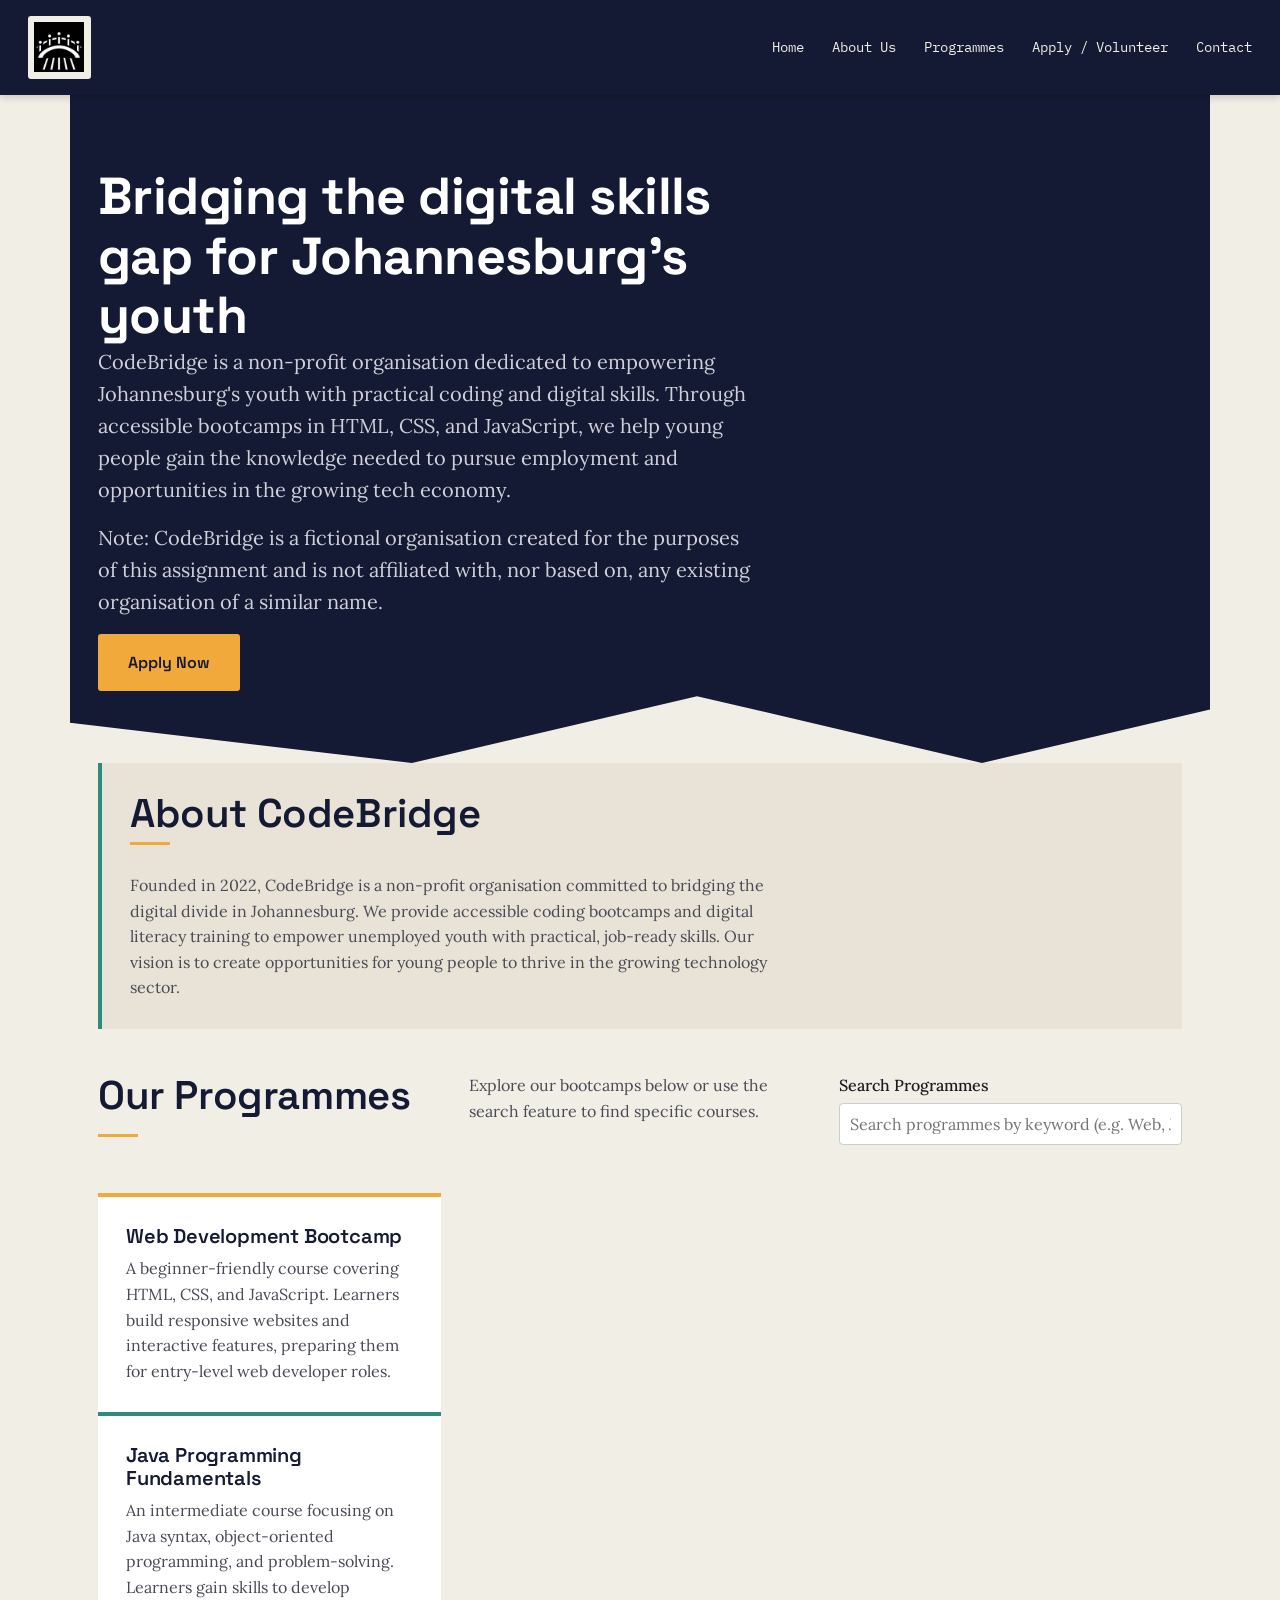
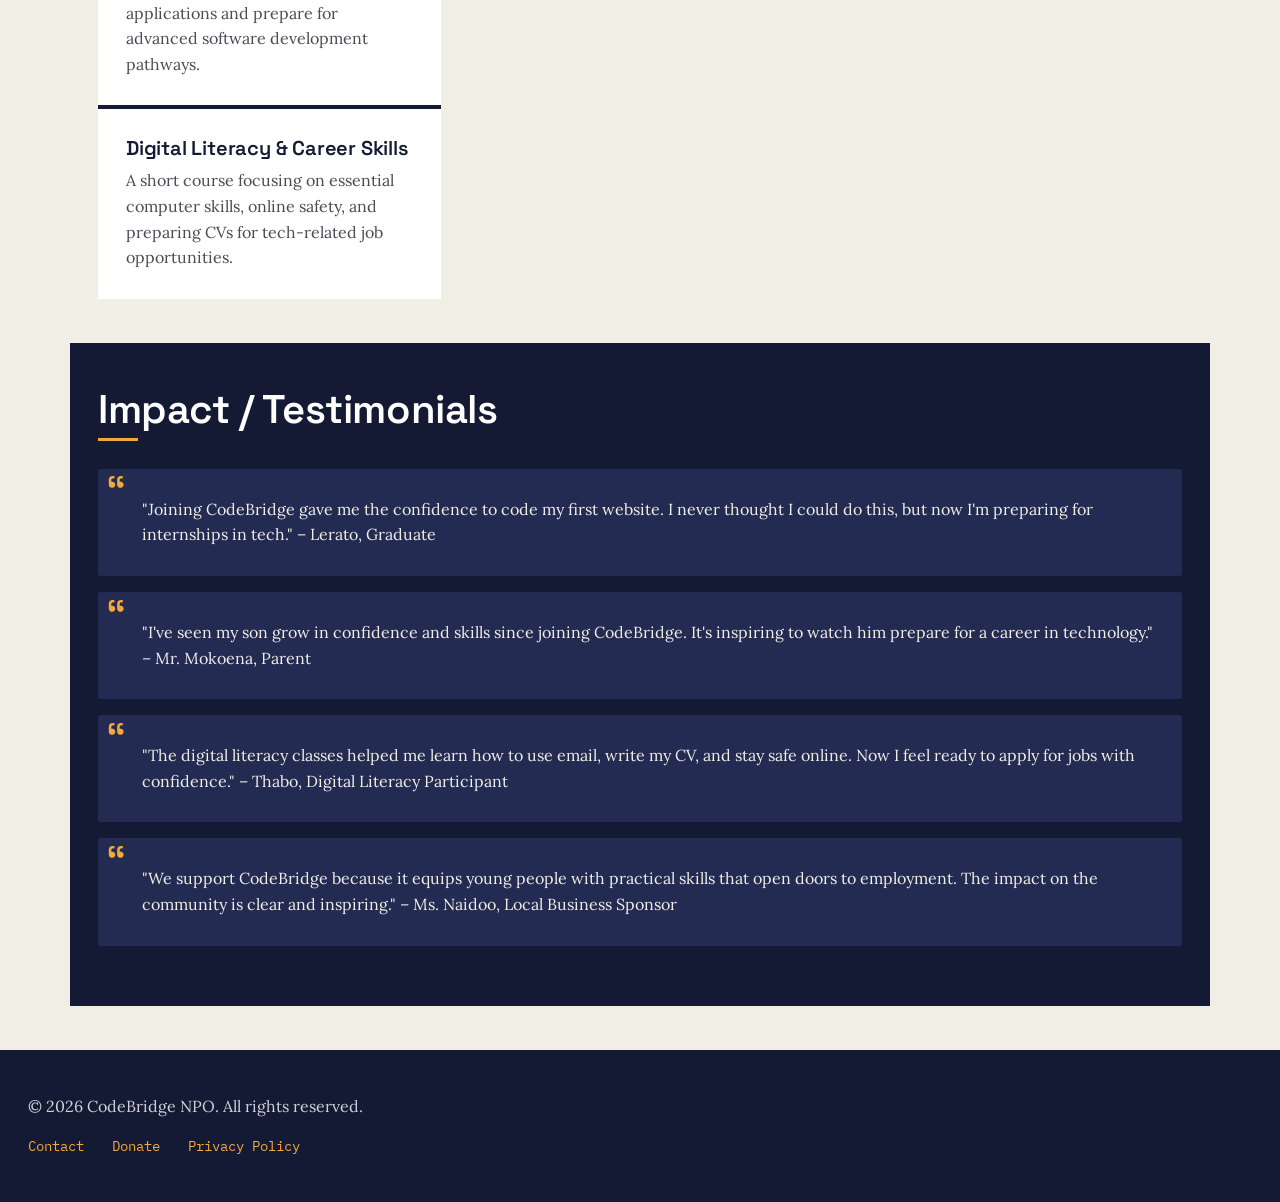
==== commit b18016f0: "I updated index.html for Part 3 by embedding optimized SEO meta tags (description and keywords) and " ====
--- a/index.html
+++ b/index.html
@@ -5,8 +5,8 @@
      for better compatibility.
      In the <head> section, it includes important details like: 
       - character encoding(charset)
-      -a viewport setting so the site looks right on mobile devices
-      -a page title, which helps the SEO and accessibility.
+      - a viewport setting so the site looks right on mobile devices
+      - a page title and SEO meta tags, which help SEO and accessibility.
     -->
 <head>
 
@@ -16,12 +16,22 @@
      -Using UTF-8 ensures that the website appears consistently across different
       browsers, operating systems, and devices. -->
     <meta charset="UTF-8">
-      <!-- ***** responsive viewport ***** -->
+
+     <!-- ***** responsive viewport ***** -->
 <!-- The viewport meta tag ensures that the webpage automatically scales to fit
      different screen sizes, including desktops, tablets, and smartphones.
      -This improves readability, accessibility, and the overall user experience
       on mobile devices. -->
     <meta name="viewport" content="width=device-width, initial-scale=1.0">
+
+    <!-- ***** search engine optimisation (seo) meta tags ***** -->
+    <!-- Meta description provides search engines with a concise summary of CodeBridge's mission,
+         bootcamps, and youth empowerment initiatives in Johannesburg. -->
+    <meta name="description" content="CodeBridge is a Johannesburg-based NPO empowering youth through practical coding bootcamps in HTML, CSS, JavaScript, and Java. Apply or volunteer today.">
+    
+    <!-- Meta keywords target primary educational and organizational search queries to improve local SEO. -->
+    <meta name="keywords" content="CodeBridge, Johannesburg coding bootcamps, youth digital skills, learn HTML CSS JavaScript, NPO South Africa, software training">
+
 <!-- ***** page title ***** -->
 <!-- The page title appears in the browser tab and helps visitors identify
      the current page.
@@ -33,7 +43,7 @@
 <!-- This stylesheet controls the appearance of the entire website.
      -Using one CSS file keeps the branding, typography, colours,
       spacing, and layouts consistent across every page.
-     -Maintaining a shared stylesheet also simplifies future updates
+      -Maintaining a shared stylesheet also simplifies future updates
       and improves website maintainability. -->
     <link rel="stylesheet" href="css/style.css">
 
@@ -51,8 +61,7 @@
     <!-- The header includes the organisation's logo and the main navigation menu.
      -It appears on every page to keep the branding consistent and the user experience familiar.
      -The navigation links match the site structure (Home, About, Programmes, Enquiry, Contact), 
-     making it easier for visitors to find what they need.
-     -Keeping the same menu across the site helps users quickly access important information without getting confused-->
+     making it easier for visitors to find what they need. -->
     <header>
 <!-- ***** organisation logo ***** -->
 <!-- The CodeBridge logo provides a visual identity for the organisation.
@@ -65,13 +74,7 @@
 
         <!-- ***** main navigation menu ***** -->
         <!-- The navigation menu gives visitors quick access to the core pages 
-         (Home, About Us, Programmes, Enquiry, Contact).
-        -It's the same on every page so the site feels consistent and easy to use.
-        -This setup makes it simple for users to move around without confusion, 
-        whether they're applying, volunteering, or looking to donate.
-        -Keeping the menu site-wide improves the overall user experience and 
-         supports the project's goal of boosting applications, sign-ups, and enquiries. -->
-
+         (Home, About Us, Programmes, Enquiry, Contact). -->
         <nav aria-label="Main navigation">
             <ul>
                 <!-- ***** active page indicator ***** -->
@@ -90,10 +93,7 @@
     <!-- ***** main content area ***** -->
     <!-- The <main> section holds the unique content of this page.
      -It separates the core information from the repeated header and footer, 
-     making the site more accessible and easier for screen readers to follow.
-     -This is where visitors connect with CodeBridge's mission, programmes, and testimonials.
-     -By focusing the main area on these elements, the site directly supports 
-     the goals of increasing applications, donations, and volunteer sign-ups. -->
+     making the site more accessible and easier for screen readers to follow. -->
 
     <main id="main-content">
 <!-- ***** hero section ***** -->
@@ -116,12 +116,8 @@
                 Note: CodeBridge is a fictional organisation created for the purposes of this assignment and is not affiliated with, nor based on, any existing organisation of a similar name.
             </p>
 
- <!-- The "Apply Now" call-to-action button directs visitors to the
-      application and volunteer page, encouraging immediate engagement.
-     -Presenting the organisation's mission prominently helps attract
-      prospective learners, volunteers, and supporters while supporting
-      CodeBridge's goal of expanding digital skills education within
-      Johannesburg. -->
+     <!-- The "Apply Now" call-to-action button directs visitors to the
+      application and volunteer page, encouraging immediate engagement. -->
             <a href="enquiry.html" class="cta-button">Apply Now</a>
 
         </section>
@@ -129,21 +125,14 @@
         <!-- ***** about snapshot section ***** -->
         <!-- This section gives visitors a quick overview of CodeBridge.
          -It shares a short teaser about the organisation's mission and background 
-         to help new visitors understand who CodeBridge is and what it stands for.
-         -The full story (mission, vision, team, and history) appears on about.html, 
-         but this snapshot builds trust and credibility right from the homepage.
-         -By giving users a clear sense of purpose, it supports the goal of 
-         increasing applications and donor confidence. -->
+         to help new visitors understand who CodeBridge is and what it stands for. -->
 
         <section class="about-snapshot">
 
             <h2>About CodeBridge</h2>
 
             <!-- ***** mission snapshot ***** -->
-            <!-- This short paragraph summarises CodeBridge's purpose.
-             -It helps visitors quickly understand what the organisation does and why it exists.
-             -By building trust and credibility, it encourages learners, donors, and volunteers 
-             to get involved and support the mission. -->
+            <!-- This short paragraph summarises CodeBridge's purpose. -->
 
             <p>
                 Founded in 2022, CodeBridge is a non-profit organisation committed to bridging the digital divide in Johannesburg. 
@@ -153,100 +142,81 @@
 
         </section>
 
-        <!-- ***** programmes snapshot section ***** -->
-        <!-- This section gives visitors a quick look at CodeBridge's training programmes.
-         -Each teaser card shows the programme name and a short description to spark interest.
-         -The full details (duration, prerequisites, and schedule) are available on programmes.html,
-         but this snapshot helps learners see what opportunities are offered right away.
-         -By showcasing the programmes clearly, it supports the goal of increasing applications 
-         and encouraging volunteer engagement. -->
+        <!-- ***** programmes snapshot section (Dynamic Content & Search Feature) ***** -->
+        <!-- Enhanced with a dynamic search bar and filter controls to satisfy Part 3 Rubric requirements 
+         for Dynamic Content and Search Features. -->
 
         <section class="programmes-snapshot">
 
             <h2>Our Programmes</h2>
-
-            <!-- ***** programme card: web development bootcamp ***** -->
-            <!-- This card introduces the beginner-friendly Web Development Bootcamp.
-             -It covers HTML, CSS, and JavaScript to help learners build responsive websites.
-             -It's designed for those with little or no coding experience and links to programmes.html 
-             for full details about the course. -->
-
-            <article class="programme-card">
-                <h3>Web Development Bootcamp</h3>
-                <p>
-                    A beginner-friendly course covering HTML, CSS, and JavaScript. 
-                    Learners build responsive websites and interactive features, 
-                    preparing them for entry-level web developer roles.
-                </p>
-            </article>
-
-            <!-- ***** programme card: java programming fundamentals ***** -->
-            <!-- This card highlights the Java Programming course.
-             -It focuses on Java syntax, object‑oriented programming, and problem‑solving skills.
-             -It's aimed at learners interested in software development and links to programmes.html 
-             for more detailed information about the course. -->
-
-            <article class="programme-card">
-                <h3>Java Programming Fundamentals</h3>
-                <p>
-                    An intermediate course focusing on Java syntax, object-oriented programming, 
-                    and problem-solving. Learners gain skills to develop applications 
-                    and prepare for advanced software development pathways.
-                </p>
-            </article>
-
-            <!-- ***** programme card: digital literacy & career skills ***** -->
-            <!-- This card introduces the Digital Literacy & Career Skills course.
-             -It covers essential computer skills, online safety, and CV preparation.
-             -It supports inclusivity by offering non‑coding skills that still prepare youth 
-             for tech‑related opportunities and future employment. -->
-
-            <article class="programme-card">
-                <h3>Digital Literacy & Career Skills</h3>
-                <p>
-                    A short course focusing on essential computer skills, online safety, 
-                    and preparing CVs for tech-related job opportunities.
-                </p>
-            </article>
+            <p>Explore our bootcamps below or use the search feature to find specific courses.</p>
+
+            <!-- ***** dynamic search & filter bar ***** -->
+            <div class="search-filter-container" style="margin-bottom: 20px;">
+                <label for="programme-search" class="sr-only">Search Programmes</label>
+                <input type="text" id="programme-search" placeholder="Search programmes by keyword (e.g. Web, Java, Digital)..." style="padding: 10px; width: 100%; max-width: 400px; border: 1px solid #ccc; border-radius: 4px;">
+            </div>
+
+            <!-- ***** programme card container ***** -->
+            <div id="programme-cards-container">
+                <!-- ***** programme card: web development bootcamp ***** -->
+                <article class="programme-card" data-title="Web Development Bootcamp" data-keywords="html css javascript web development bootcamp beginner">
+                    <h3>Web Development Bootcamp</h3>
+                    <p>
+                        A beginner-friendly course covering HTML, CSS, and JavaScript. 
+                        Learners build responsive websites and interactive features, 
+                        preparing them for entry-level web developer roles.
+                    </p>
+                </article>
+
+                <!-- ***** programme card: java programming fundamentals ***** -->
+                <article class="programme-card" data-title="Java Programming Fundamentals" data-keywords="java programming fundamentals object oriented intermediate software">
+                    <h3>Java Programming Fundamentals</h3>
+                    <p>
+                        An intermediate course focusing on Java syntax, object-oriented programming, 
+                        and problem-solving. Learners gain skills to develop applications 
+                        and prepare for advanced software development pathways.
+                    </p>
+                </article>
+
+                <!-- ***** programme card: digital literacy & career skills ***** -->
+                <article class="programme-card" data-title="Digital Literacy & Career Skills" data-keywords="digital literacy career skills computer cv online safety basic">
+                    <h3>Digital Literacy & Career Skills</h3>
+                    <p>
+                        A short course focusing on essential computer skills, online safety, 
+                        and preparing CVs for tech-related job opportunities.
+                    </p>
+                </article>
+            </div>
 
         </section>
 
         <!-- ***** testimonials section ***** -->
-        <!-- This section builds trust with donors, parents, and potential learners.
-        -It features multiple quotes that show the positive impact of CodeBridge's programmes.
-        -By sharing different perspectives, it provides social proof that helps attract funding 
-       and increase applications. -->
+        <!-- This section builds trust with donors, parents, and potential learners. -->
 
         <section class="testimonials">
 
             <h2>Impact / Testimonials</h2>
 
             <!-- ***** Learner Testimonial ***** -->
-            <!-- Highlights how CodeBridge empowered a youth with coding skills, 
-                 showing direct programme success. -->
             <blockquote>
                 "Joining CodeBridge gave me the confidence to code my first website. 
                 I never thought I could do this, but now I'm preparing for internships in tech." – Lerato, Graduate
             </blockquote>
 
             <!-- ***** Parent Testimonial ***** -->
-            <!-- Shows parental trust in the programme, reassuring families 
-                 that CodeBridge delivers real value. -->
             <blockquote>
                 "I've seen my son grow in confidence and skills since joining CodeBridge. 
                 It's inspiring to watch him prepare for a career in technology." – Mr. Mokoena, Parent
             </blockquote>
 
             <!-- ***** Digital Literacy Testimonial ***** -->
-            <!-- Highlights the impact of the Digital Literacy & Career Skills programme, 
-                 showing inclusivity and broader community benefit. -->
             <blockquote>
                 "The digital literacy classes helped me learn how to use email, write my CV, 
                 and stay safe online. Now I feel ready to apply for jobs with confidence." – Thabo, Digital Literacy Participant
             </blockquote>
 
             <!-- ***** Donor Testimonial ***** -->
-            <!-- Demonstrates external support, building credibility with sponsors and donors. -->
             <blockquote>
                 "We support CodeBridge because it equips young people with practical skills 
                 that open doors to employment. The impact on the community is clear and inspiring." – Ms. Naidoo, Local Business Sponsor
@@ -257,47 +227,23 @@
     </main>
 
     <!-- ***** footer section ***** -->
-    <!-- The footer appears on every page to keep navigation and contact details consistent. 
-        -It includes links to social media, contact information, and a donate option 
-        so visitors can easily reach out or support CodeBridge's mission.
-        -By repeating this section site‑wide, it helps build trust and supports the goal 
-         of increasing applications, donations, and volunteer sign‑ups. -->
-
     <footer>
 
         <p>&copy; 2026 CodeBridge NPO. All rights reserved.</p>
 
         <!-- ***** Footer Navigation Links ***** -->
-        <!-- Provides quick access to key pages and actions, reinforcing usability and accessibility. -->
         <ul>
-
-            <!-- ***** Contact Link ***** -->
-            <!-- Directs visitors to the contact page for enquiries, supporting communication with learners, donors, and volunteers. -->
             <li><a href="contact.html">Contact</a></li>
-
-            <!-- ***** Donate Link ****** -->
-            <!-- Encourages visitors to contribute financially, supporting sustainability of CodeBridge programmes. -->
             <li><a href="donate.html">Donate</a></li>
-
-            <!--***** Privacy Policy Link ***** -->
-            <!-- Privacy policy page link demonstrating compliance and professionalism. -->
             <li><a href="privacy.html">Privacy Policy</a></li>
-
         </ul>
 
     </footer>
 
    <!-- ***** shared script ***** -->
-<!-- The main JavaScript file is linked here and included on every page.
-     -It handles interactive features like form validation, navigation toggles,
-     and other dynamic behaviours that improve the website's usability.
-     -Keeping the JavaScript in an external file separates behaviour from
-     the HTML structure and makes the code easier to maintain.
-     -Placing the script near the bottom allows the HTML content to be
-     parsed before the script is executed, helping reduce interruptions
-     to page loading.
-     -This setup supports a user-friendly and maintainable website. -->
+<!-- The main JavaScript file is linked here to power dynamic search filtering, form validation, 
+     and navigation toggles across the site. -->
     <script src="js/main.js"></script>
 
 </body>
-</html>
+</html>
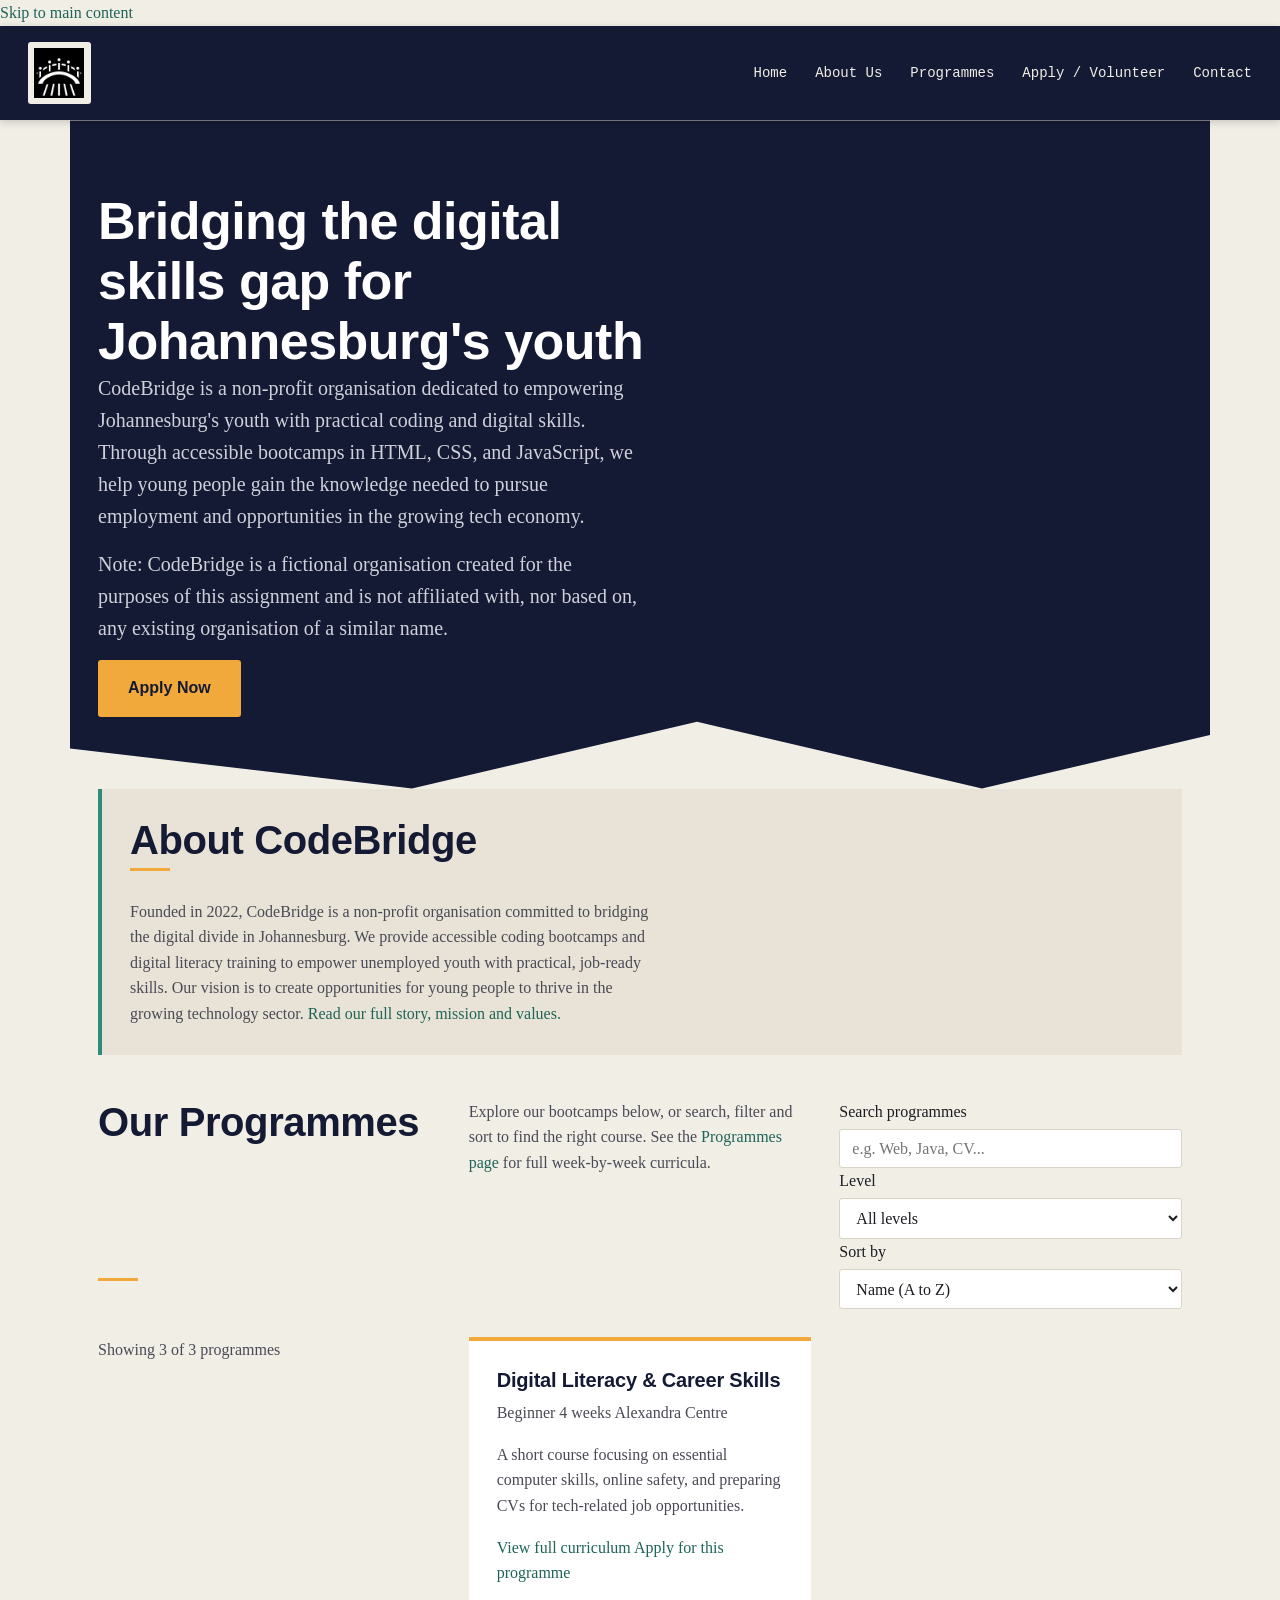
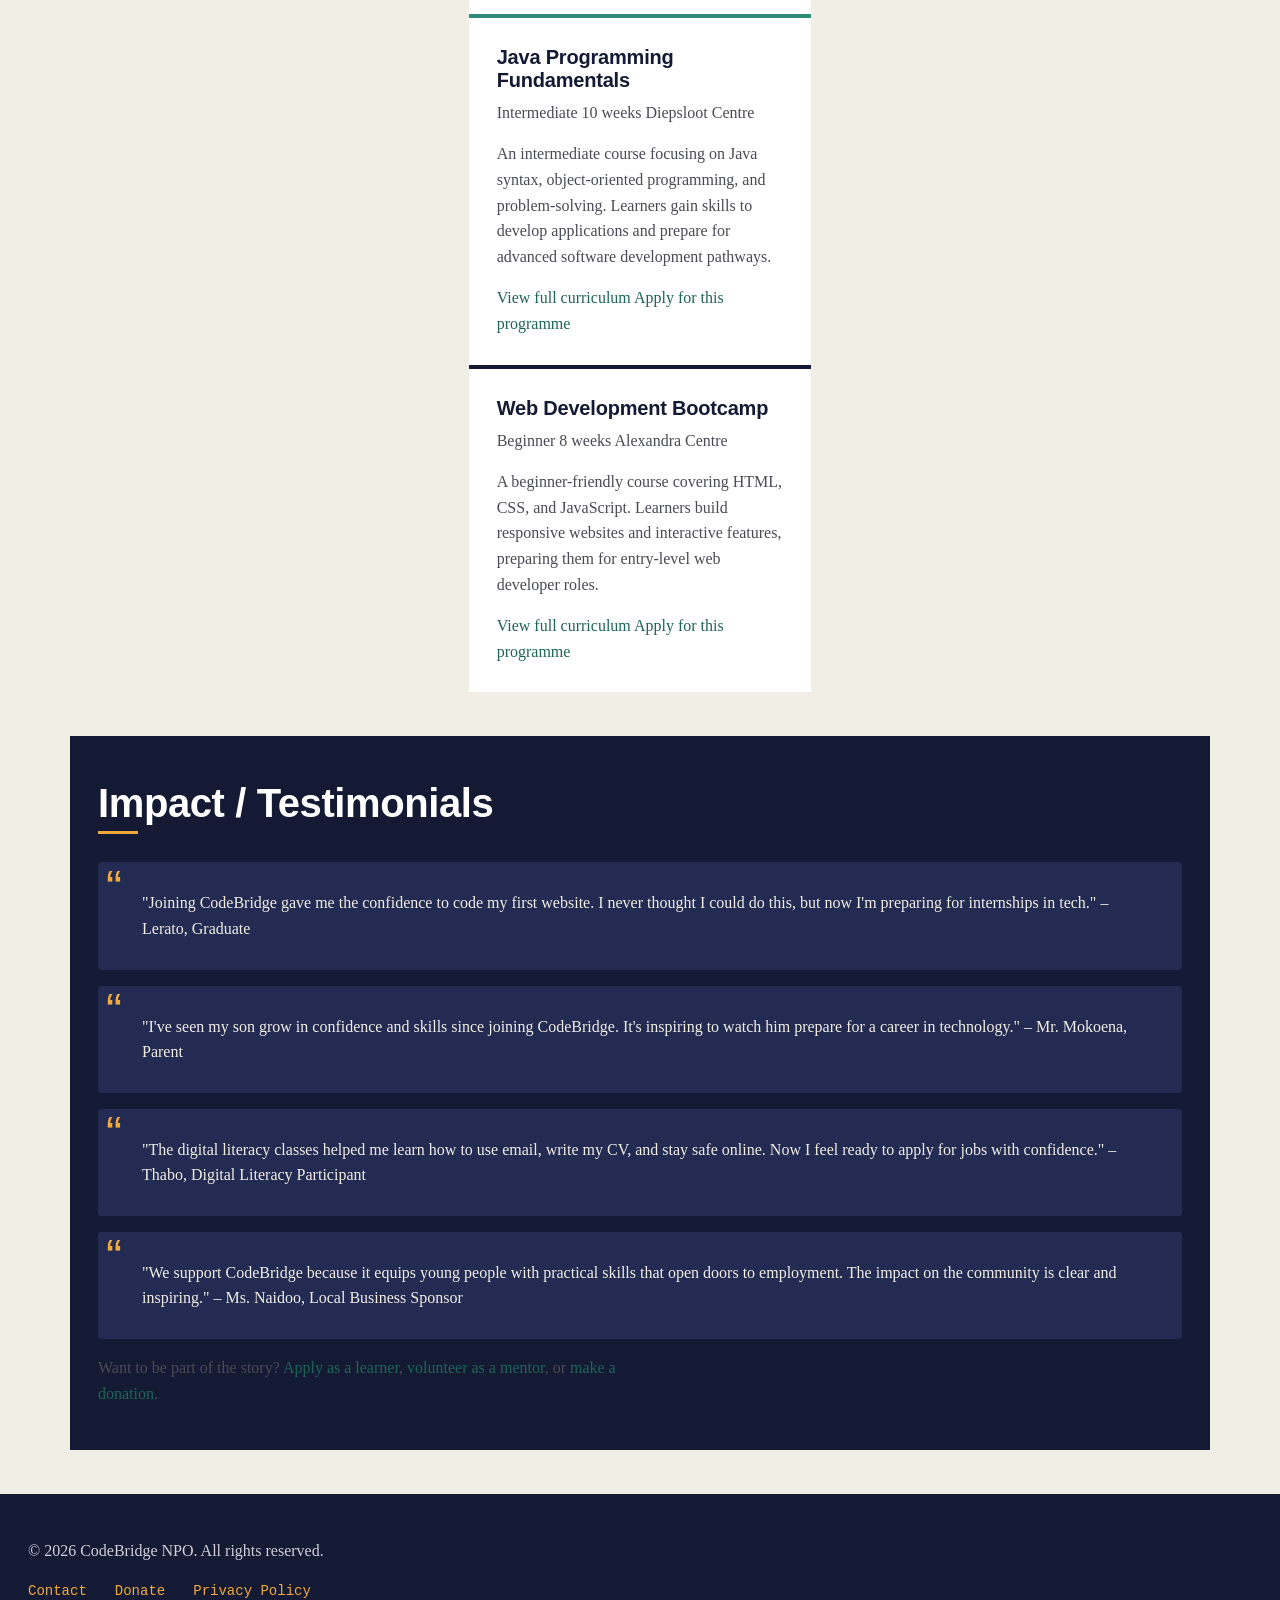
==== commit 32e74c5c: "I just changed a few things to ensure the rubric criteria is met" ====
--- a/index.html
+++ b/index.html
@@ -24,20 +24,36 @@
       on mobile devices. -->
     <meta name="viewport" content="width=device-width, initial-scale=1.0">
 
+    <!-- ***** security meta tags ***** -->
+<!-- The Content-Security-Policy tells the browser which sources of scripts, styles,
+     images and network requests are trusted, which blocks most injected-code attacks.
+     -The referrer policy stops the full page address leaking to other websites. -->
+    <meta http-equiv="Content-Security-Policy" content="default-src 'self'; script-src 'self'; style-src 'self' 'unsafe-inline'; img-src 'self' data:; connect-src 'self' https://jsonplaceholder.typicode.com https://formspree.io; form-action 'self' https://jsonplaceholder.typicode.com https://formspree.io mailto:; base-uri 'self'; object-src 'none'">
+    <meta name="referrer" content="strict-origin-when-cross-origin">
+
     <!-- ***** search engine optimisation (seo) meta tags ***** -->
     <!-- Meta description provides search engines with a concise summary of CodeBridge's mission,
-         bootcamps, and youth empowerment initiatives in Johannesburg. -->
-    <meta name="description" content="CodeBridge is a Johannesburg-based NPO empowering youth through practical coding bootcamps in HTML, CSS, JavaScript, and Java. Apply or volunteer today.">
+         bootcamps, and youth empowerment initiatives in Johannesburg (kept under 160 characters). -->
+    <meta name="description" content="CodeBridge is a Johannesburg NPO empowering youth with free coding bootcamps in HTML, CSS, JavaScript and Java. Apply, volunteer or sponsor today.">
     
     <!-- Meta keywords target primary educational and organizational search queries to improve local SEO. -->
-    <meta name="keywords" content="CodeBridge, Johannesburg coding bootcamps, youth digital skills, learn HTML CSS JavaScript, NPO South Africa, software training">
+    <meta name="keywords" content="CodeBridge, free coding bootcamp Johannesburg, youth digital skills, learn HTML CSS JavaScript, Java course South Africa, NPO Johannesburg, volunteer coding mentor">
+    <meta name="robots" content="index, follow">
+
+    <!-- ***** social media sharing tags (Open Graph) ***** -->
+<!-- These tags control how the page looks when it is shared on social platforms,
+     supporting the off-page SEO goal of promoting the website on social media. -->
+    <meta property="og:type" content="website">
+    <meta property="og:site_name" content="CodeBridge NPO">
+    <meta property="og:title" content="CodeBridge | Free Coding Bootcamps for Youth in Johannesburg">
+    <meta property="og:description" content="Free coding bootcamps and digital skills training for Johannesburg's youth. Apply, volunteer or sponsor today.">
 
 <!-- ***** page title ***** -->
 <!-- The page title appears in the browser tab and helps visitors identify
      the current page.
      -A meaningful title also improves search engine optimisation (SEO) and
       makes navigation easier when multiple browser tabs are open. -->
-    <title>CodeBridge | Home</title>
+    <title>CodeBridge | Free Coding Bootcamps for Youth in Johannesburg</title>
 
     <!-- ***** shared stylesheet ***** -->
 <!-- This stylesheet controls the appearance of the entire website.
@@ -47,6 +63,11 @@
       and improves website maintainability. -->
     <link rel="stylesheet" href="css/style.css">
 
+    <!-- ***** part 3 stylesheet ***** -->
+<!-- Styles for the Part 3 features (search bar, animations, form states, etc.).
+     It loads after style.css so it can refine the existing styles. -->
+    <link rel="stylesheet" href="css/part3.css">
+
    <!-- ***** favicon ***** -->
 <!-- The favicon displays the CodeBridge logo inside the browser tab,
      making the website easier to recognise.
@@ -56,6 +77,11 @@
 
 </head>
 <body>
+
+    <!-- ***** skip link ***** -->
+<!-- Lets keyboard and screen-reader users jump straight past the navigation
+     to the main content. -->
+    <a class="skip-link" href="#main-content">Skip to main content</a>
 
     <!-- ***** header ***** -->
     <!-- The header includes the organisation's logo and the main navigation menu.
@@ -125,7 +151,8 @@
         <!-- ***** about snapshot section ***** -->
         <!-- This section gives visitors a quick overview of CodeBridge.
          -It shares a short teaser about the organisation's mission and background 
-         to help new visitors understand who CodeBridge is and what it stands for. -->
+         to help new visitors understand who CodeBridge is and what it stands for.
+         -An internal link leads visitors to the full About Us page. -->
 
         <section class="about-snapshot">
 
@@ -138,56 +165,68 @@
                 Founded in 2022, CodeBridge is a non-profit organisation committed to bridging the digital divide in Johannesburg. 
                 We provide accessible coding bootcamps and digital literacy training to empower unemployed youth with practical, job-ready skills. 
                 Our vision is to create opportunities for young people to thrive in the growing technology sector.
+                <a href="about.html">Read our full story, mission and values.</a>
             </p>
 
         </section>
 
         <!-- ***** programmes snapshot section (Dynamic Content & Search Feature) ***** -->
-        <!-- Enhanced with a dynamic search bar and filter controls to satisfy Part 3 Rubric requirements 
-         for Dynamic Content and Search Features. -->
+        <!-- The programme cards are NOT written in this file. main.js loads them from
+         data/programmes.json with fetch() and builds each card with JavaScript.
+         -Visitors can search by keyword, filter by level and sort the results.
+         -A "no results" message appears when nothing matches the search. -->
 
         <section class="programmes-snapshot">
 
             <h2>Our Programmes</h2>
-            <p>Explore our bootcamps below or use the search feature to find specific courses.</p>
-
-            <!-- ***** dynamic search & filter bar ***** -->
-            <div class="search-filter-container" style="margin-bottom: 20px;">
-                <label for="programme-search" class="sr-only">Search Programmes</label>
-                <input type="text" id="programme-search" placeholder="Search programmes by keyword (e.g. Web, Java, Digital)..." style="padding: 10px; width: 100%; max-width: 400px; border: 1px solid #ccc; border-radius: 4px;">
+            <p>Explore our bootcamps below, or search, filter and sort to find the right course. See the <a href="programmes.html">Programmes page</a> for full week-by-week curricula.</p>
+
+            <!-- ***** dynamic search, filter & sort bar ***** -->
+            <div class="search-filter-container">
+                <div class="filter-field">
+                    <label for="programme-search">Search programmes</label>
+                    <input type="search" id="programme-search" placeholder="e.g. Web, Java, CV..." autocomplete="off">
+                </div>
+
+                <div class="filter-field">
+                    <label for="programme-level">Level</label>
+                    <select id="programme-level">
+                        <option value="all">All levels</option>
+                        <option value="Beginner">Beginner</option>
+                        <option value="Intermediate">Intermediate</option>
+                    </select>
+                </div>
+
+                <div class="filter-field">
+                    <label for="programme-sort">Sort by</label>
+                    <select id="programme-sort">
+                        <option value="title-asc">Name (A to Z)</option>
+                        <option value="title-desc">Name (Z to A)</option>
+                        <option value="duration-asc">Shortest duration first</option>
+                        <option value="duration-desc">Longest duration first</option>
+                        <option value="level-asc">Level (beginner first)</option>
+                    </select>
+                </div>
             </div>
 
-            <!-- ***** programme card container ***** -->
-            <div id="programme-cards-container">
-                <!-- ***** programme card: web development bootcamp ***** -->
-                <article class="programme-card" data-title="Web Development Bootcamp" data-keywords="html css javascript web development bootcamp beginner">
-                    <h3>Web Development Bootcamp</h3>
-                    <p>
-                        A beginner-friendly course covering HTML, CSS, and JavaScript. 
-                        Learners build responsive websites and interactive features, 
-                        preparing them for entry-level web developer roles.
-                    </p>
-                </article>
-
-                <!-- ***** programme card: java programming fundamentals ***** -->
-                <article class="programme-card" data-title="Java Programming Fundamentals" data-keywords="java programming fundamentals object oriented intermediate software">
-                    <h3>Java Programming Fundamentals</h3>
-                    <p>
-                        An intermediate course focusing on Java syntax, object-oriented programming, 
-                        and problem-solving. Learners gain skills to develop applications 
-                        and prepare for advanced software development pathways.
-                    </p>
-                </article>
-
-                <!-- ***** programme card: digital literacy & career skills ***** -->
-                <article class="programme-card" data-title="Digital Literacy & Career Skills" data-keywords="digital literacy career skills computer cv online safety basic">
-                    <h3>Digital Literacy & Career Skills</h3>
-                    <p>
-                        A short course focusing on essential computer skills, online safety, 
-                        and preparing CVs for tech-related job opportunities.
-                    </p>
-                </article>
+            <!-- ***** live results count ***** -->
+            <p id="programme-count" class="results-count" aria-live="polite"></p>
+
+            <!-- ***** programme card container (filled by JavaScript) ***** -->
+            <div id="programme-cards-container" aria-busy="true">
+                <p class="loading-note">Loading programmes...</p>
             </div>
+
+            <!-- ***** no results message ***** -->
+            <div id="programme-no-results" class="no-results" hidden>
+                <p>No programmes match your search. Try a different keyword or clear the filters.</p>
+                <button type="button" id="programme-reset" class="accordion-toolbar-btn">Clear search &amp; filters</button>
+            </div>
+
+            <!-- ***** no-JavaScript fallback ***** -->
+            <noscript>
+                <p>JavaScript is turned off, so the interactive programme list is unavailable. Please visit the <a href="programmes.html">Programmes page</a> to see every course.</p>
+            </noscript>
 
         </section>
 
@@ -221,6 +260,14 @@
                 "We support CodeBridge because it equips young people with practical skills 
                 that open doors to employment. The impact on the community is clear and inspiring." – Ms. Naidoo, Local Business Sponsor
             </blockquote>
+
+            <!-- ***** get involved links ***** -->
+            <!-- Internal links guide visitors from the testimonials to the pages where they can act. -->
+            <p>
+                Want to be part of the story? <a href="enquiry.html?type=learner">Apply as a learner</a>,
+                <a href="enquiry.html?type=volunteer">volunteer as a mentor</a>, or
+                <a href="donate.html">make a donation</a>.
+            </p>
 
         </section>
 
@@ -241,8 +288,8 @@
     </footer>
 
    <!-- ***** shared script ***** -->
-<!-- The main JavaScript file is linked here to power dynamic search filtering, form validation, 
-     and navigation toggles across the site. -->
+<!-- The main JavaScript file is linked here to power the dynamic programme list, search,
+     sorting, scroll animations and the back-to-top button across the site. -->
     <script src="js/main.js"></script>
 
 </body>
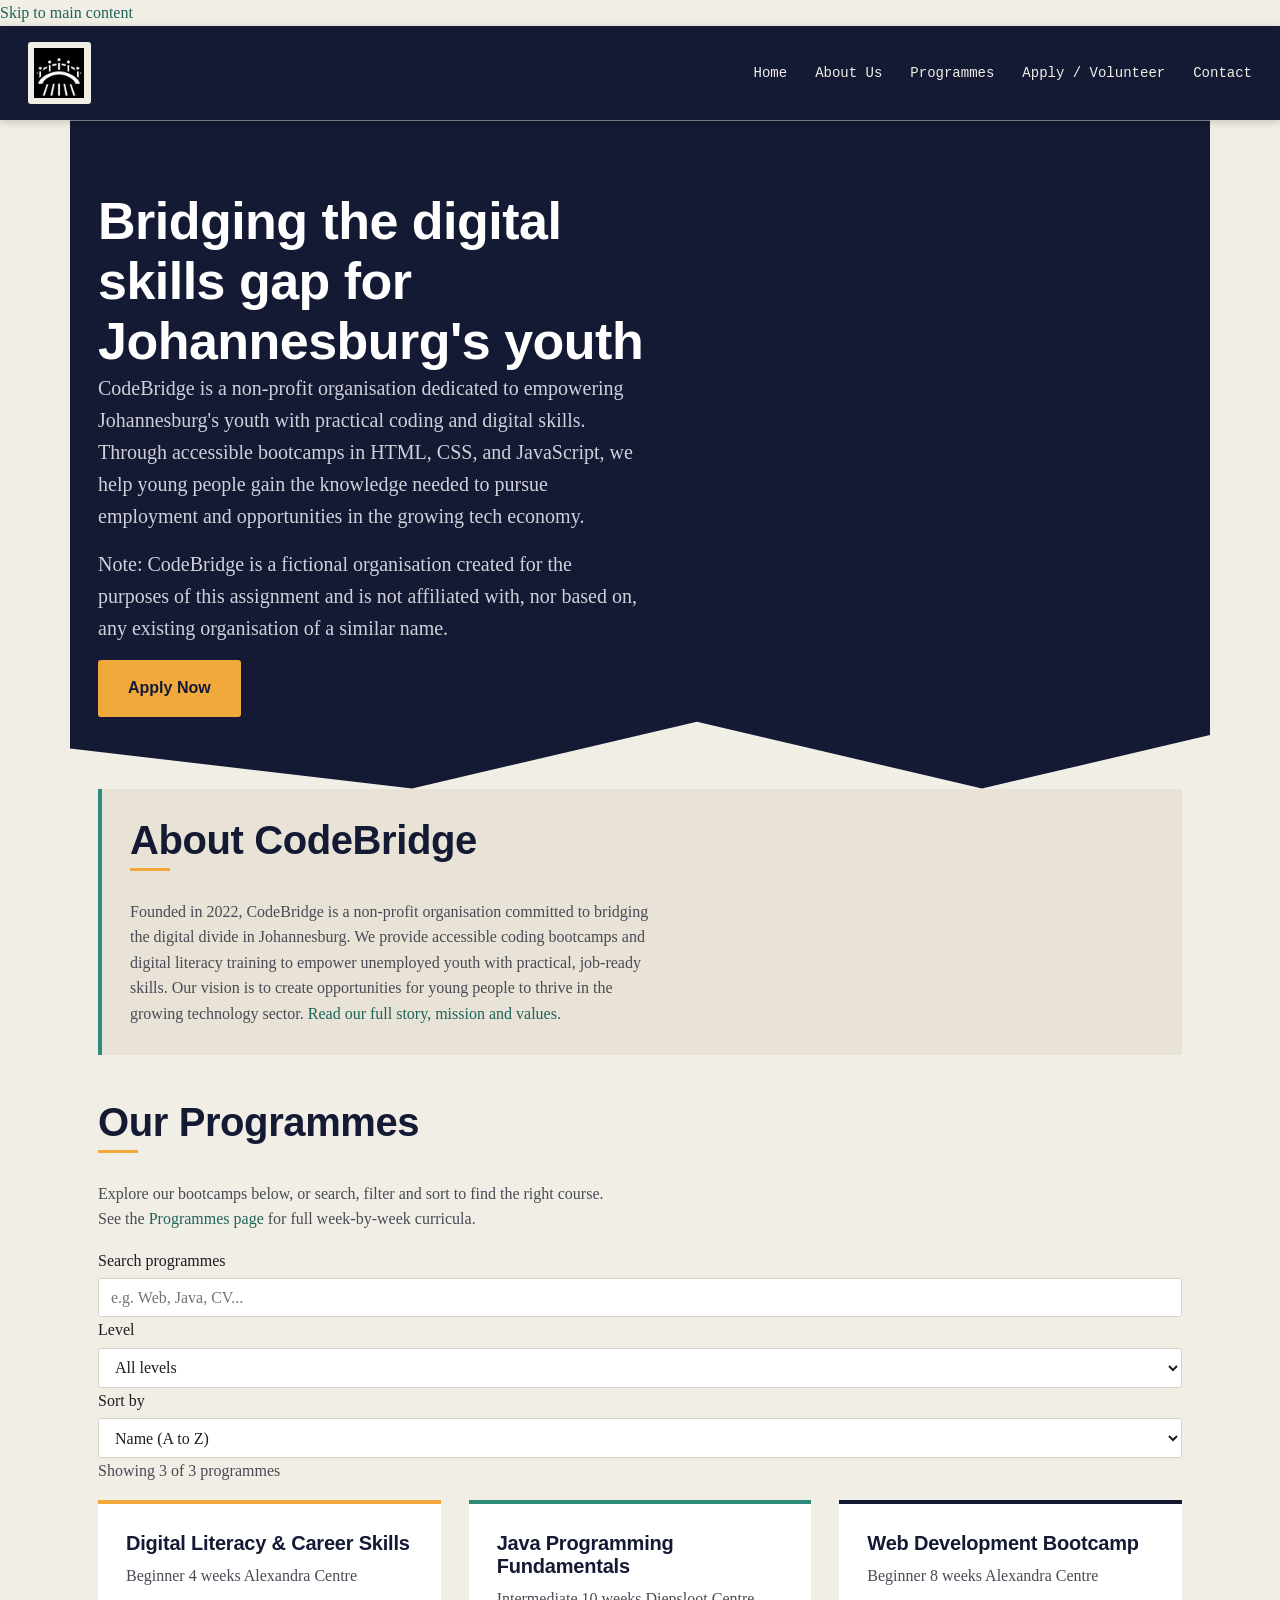
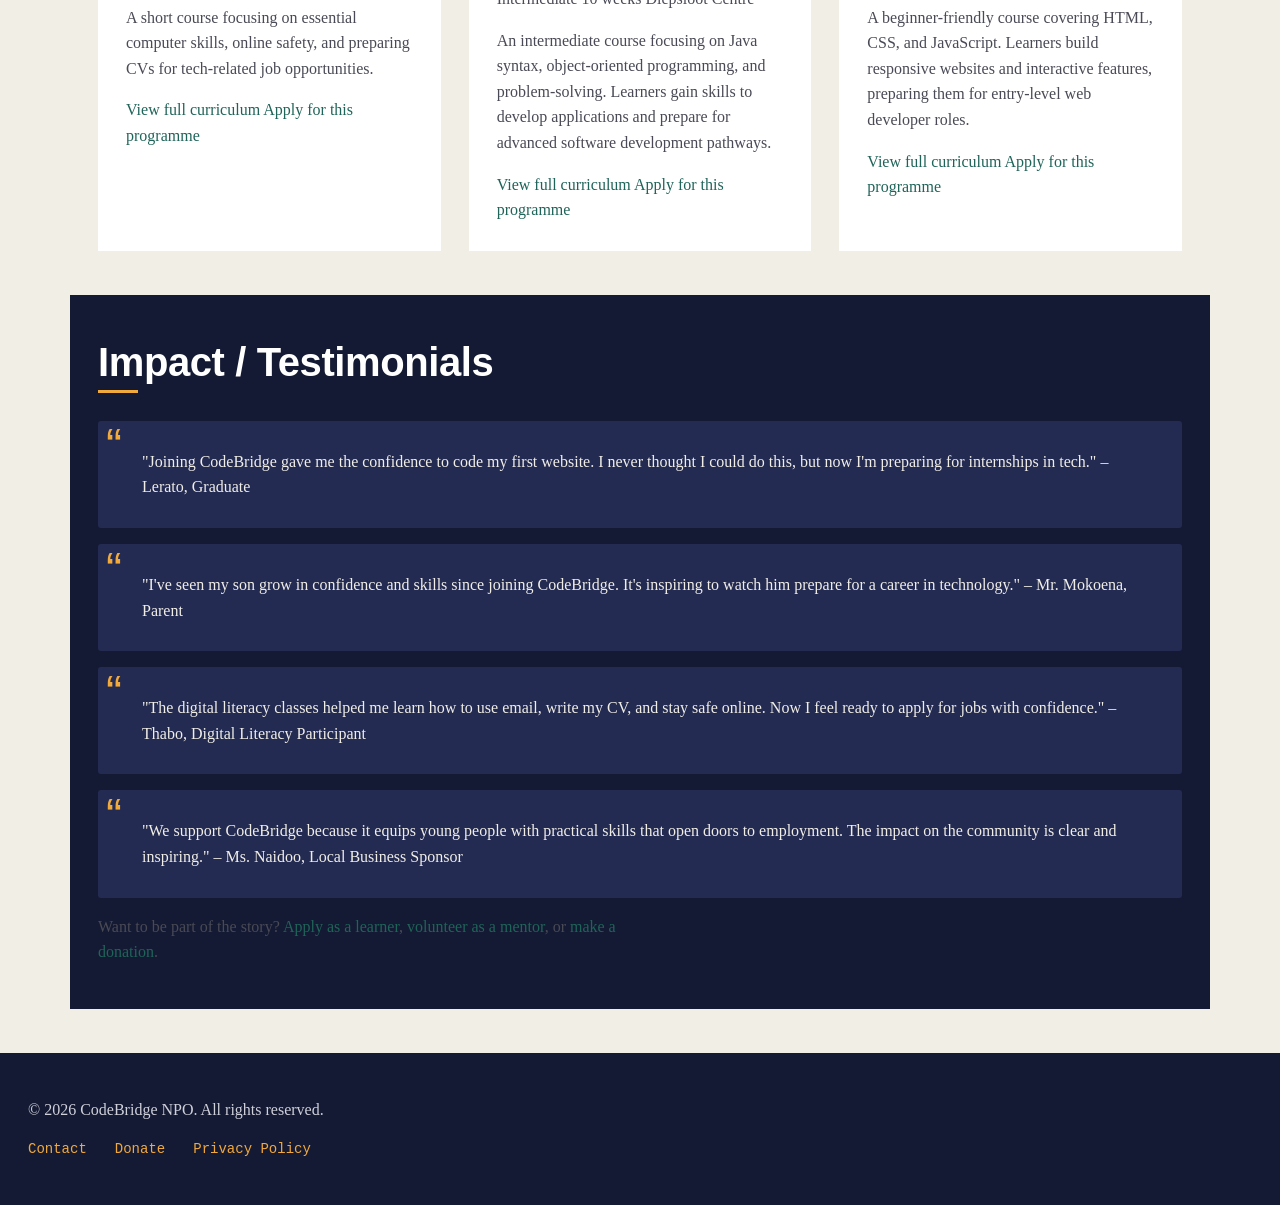
==== commit 9e9c808e: "Just did minor fixes, now I am left with updating my my changelog and readme to secure every mark po" ====
--- a/index.html
+++ b/index.html
@@ -17,7 +17,7 @@
       browsers, operating systems, and devices. -->
     <meta charset="UTF-8">
 
-     <!-- ***** responsive viewport ***** -->
+      <!-- ***** responsive viewport ***** -->
 <!-- The viewport meta tag ensures that the webpage automatically scales to fit
      different screen sizes, including desktops, tablets, and smartphones.
      -This improves readability, accessibility, and the overall user experience
@@ -28,7 +28,7 @@
 <!-- The Content-Security-Policy tells the browser which sources of scripts, styles,
      images and network requests are trusted, which blocks most injected-code attacks.
      -The referrer policy stops the full page address leaking to other websites. -->
-    <meta http-equiv="Content-Security-Policy" content="default-src 'self'; script-src 'self'; style-src 'self' 'unsafe-inline'; img-src 'self' data:; connect-src 'self' https://jsonplaceholder.typicode.com https://formspree.io; form-action 'self' https://jsonplaceholder.typicode.com https://formspree.io mailto:; base-uri 'self'; object-src 'none'">
+    <meta http-equiv="Content-Security-Policy" content="default-src 'self'; script-src 'self'; style-src 'self' 'unsafe-inline' https://fonts.googleapis.com; font-src 'self' https://fonts.gstatic.com; img-src 'self' data:; connect-src 'self' https://jsonplaceholder.typicode.com https://formspree.io; form-action 'self' https://jsonplaceholder.typicode.com https://formspree.io mailto:; base-uri 'self'; object-src 'none'">
     <meta name="referrer" content="strict-origin-when-cross-origin">
 
     <!-- ***** search engine optimisation (seo) meta tags ***** -->
@@ -40,13 +40,15 @@
     <meta name="keywords" content="CodeBridge, free coding bootcamp Johannesburg, youth digital skills, learn HTML CSS JavaScript, Java course South Africa, NPO Johannesburg, volunteer coding mentor">
     <meta name="robots" content="index, follow">
 
-    <!-- ***** social media sharing tags (Open Graph) ***** -->
-<!-- These tags control how the page looks when it is shared on social platforms,
-     supporting the off-page SEO goal of promoting the website on social media. -->
+    <!-- ***** canonical link & social media sharing tags (Open Graph) ***** -->
+    <link rel="canonical" href="https://st10508015-sebata-m.github.io/CodeBridge/index.html">
     <meta property="og:type" content="website">
     <meta property="og:site_name" content="CodeBridge NPO">
     <meta property="og:title" content="CodeBridge | Free Coding Bootcamps for Youth in Johannesburg">
     <meta property="og:description" content="Free coding bootcamps and digital skills training for Johannesburg's youth. Apply, volunteer or sponsor today.">
+    <meta property="og:url" content="https://st10508015-sebata-m.github.io/CodeBridge/index.html">
+    <meta property="og:image" content="https://st10508015-sebata-m.github.io/CodeBridge/images/codebridge-coding-class-students.png">
+    <meta property="og:image:alt" content="Students participating in a coding workshop at CodeBridge">
 
 <!-- ***** page title ***** -->
 <!-- The page title appears in the browser tab and helps visitors identify
--- a/css/style.css
+++ b/css/style.css
@@ -1,6 +1,6 @@
 /* =====================================================================
    style.css
-   CodeBridge — external stylesheet (Part 2)
+   CodeBridge — external stylesheet (Part 2, updated in Part 3)
    Linked from every page via <link rel="stylesheet" href="css/style.css">
    so all branding, typography, colour and layout stay consistent
    site-wide from one file. Replaces the Part 1 placeholder reset.
@@ -17,6 +17,8 @@
    IBM Plex Mono is used only where the content is literally code-
    adjacent (curriculum weeks, form legends, nav) — a monospace face
    is thematically justified here rather than decorative.
+   (Each page's Content-Security-Policy allows fonts.googleapis.com
+   and fonts.gstatic.com so these fonts are able to load.)
    ===================================================================== */
 
 @import url('https://fonts.googleapis.com/css2?family=Space+Grotesk:wght@500;600;700&family=Lora:ital,wght@0,400;0,500;0,600;1,400&family=IBM+Plex+Mono:wght@500;600&display=swap');
@@ -122,6 +124,14 @@
     display: none;
 }
 
+/* PART 3 FIX: the HTML "hidden" attribute is used by the JavaScript for the
+   lightbox, the no-results box, the back-to-top button and the conditional
+   enquiry fieldsets. Any CSS "display" value would override it, so this
+   rule guarantees that hidden elements are always really hidden. */
+[hidden] {
+    display: none !important;
+}
+
 a {
     color: var(--color-teal-dark);
     text-decoration: none;
@@ -414,8 +424,16 @@
     margin-top: var(--space-2);
 }
 
-/* ---- programme snapshot cards (home page) ---- */
+/* ---- programme snapshot cards (home page) ----
+   PART 3 FIX: the section now holds a heading, intro text, the search
+   bar, a results count and the card container, so the section itself is
+   a normal block. Only the container that JavaScript fills with cards
+   is a grid. */
 .programmes-snapshot {
+    display: block;
+}
+
+#programme-cards-container {
     display: grid;
     grid-template-columns: repeat(3, 1fr);
     gap: var(--space-3);
@@ -699,7 +717,7 @@
         --step-3: 2rem;
     }
 
-    .programmes-snapshot {
+    #programme-cards-container {
         grid-template-columns: 1fr 1fr;
     }
 
@@ -742,7 +760,7 @@
         clip-path: polygon(0 0, 100% 0, 100% 96%, 50% 100%, 0 96%);
     }
 
-    .programmes-snapshot {
+    #programme-cards-container {
         grid-template-columns: 1fr;
     }
 
@@ -769,58 +787,17 @@
 
 
 /* =====================================================================
-   7. SCROLL-DRIVEN REVEAL ANIMATIONS (progressive enhancement)
-   Native CSS scroll-timelines — no JavaScript, no external library.
-   Each section fades and rises into place as it enters the viewport,
-   tied to the element's own position on the page rather than to
-   scroll speed, so it can't stutter or feel laggy on slow scrolls.
-
-   Wrapped in @supports so browsers that don't yet implement
-   animation-timeline (Safari, older Firefox) just show the content
-   normally, fully visible, with no animation and no layout impact —
-   this can never hide content from anyone.
+   7. ANIMATION NOTE (PART 3)
+   The scroll-reveal animation is now handled by JavaScript in main.js
+   (IntersectionObserver adds the "reveal" and "visible" classes, styled
+   in part3.css). The old CSS-only reveal was removed so the two
+   effects no longer run on the same elements at the same time. The
+   header condense animation in section 3 stays CSS-only.
+
+   Accessibility: anyone with reduced-motion set at the OS level gets
+   the content immediately, with no animation at all.
    ===================================================================== */
 
-@keyframes reveal-up {
-    from {
-        opacity: 0;
-        transform: translateY(28px);
-    }
-    to {
-        opacity: 1;
-        transform: translateY(0);
-    }
-}
-
-@supports (animation-timeline: view()) {
-
-    main > section,
-    main > article,
-    .testimonials blockquote,
-    .team-member,
-    .programme-card {
-        animation: reveal-up linear both;
-        animation-timeline: view();
-        /* animation plays out as the element crosses from just below
-           the viewport to about a third of the way up it, so it has
-           finished settling well before it reaches eye level */
-        animation-range: entry 0% cover 35%;
-    }
-
-    /* a small stagger across the three programme cards reads as one
-       deliberate sequence rather than three separate elements
-       animating in perfect, robotic unison */
-    .programme-card:nth-of-type(2) {
-        animation-range: entry 5% cover 40%;
-    }
-
-    .programme-card:nth-of-type(3) {
-        animation-range: entry 10% cover 45%;
-    }
-}
-
-/* accessibility: anyone with reduced-motion set at the OS level gets
-   the content immediately, with no animation at all */
 @media (prefers-reduced-motion: reduce) {
     * {
         animation: none !important;
